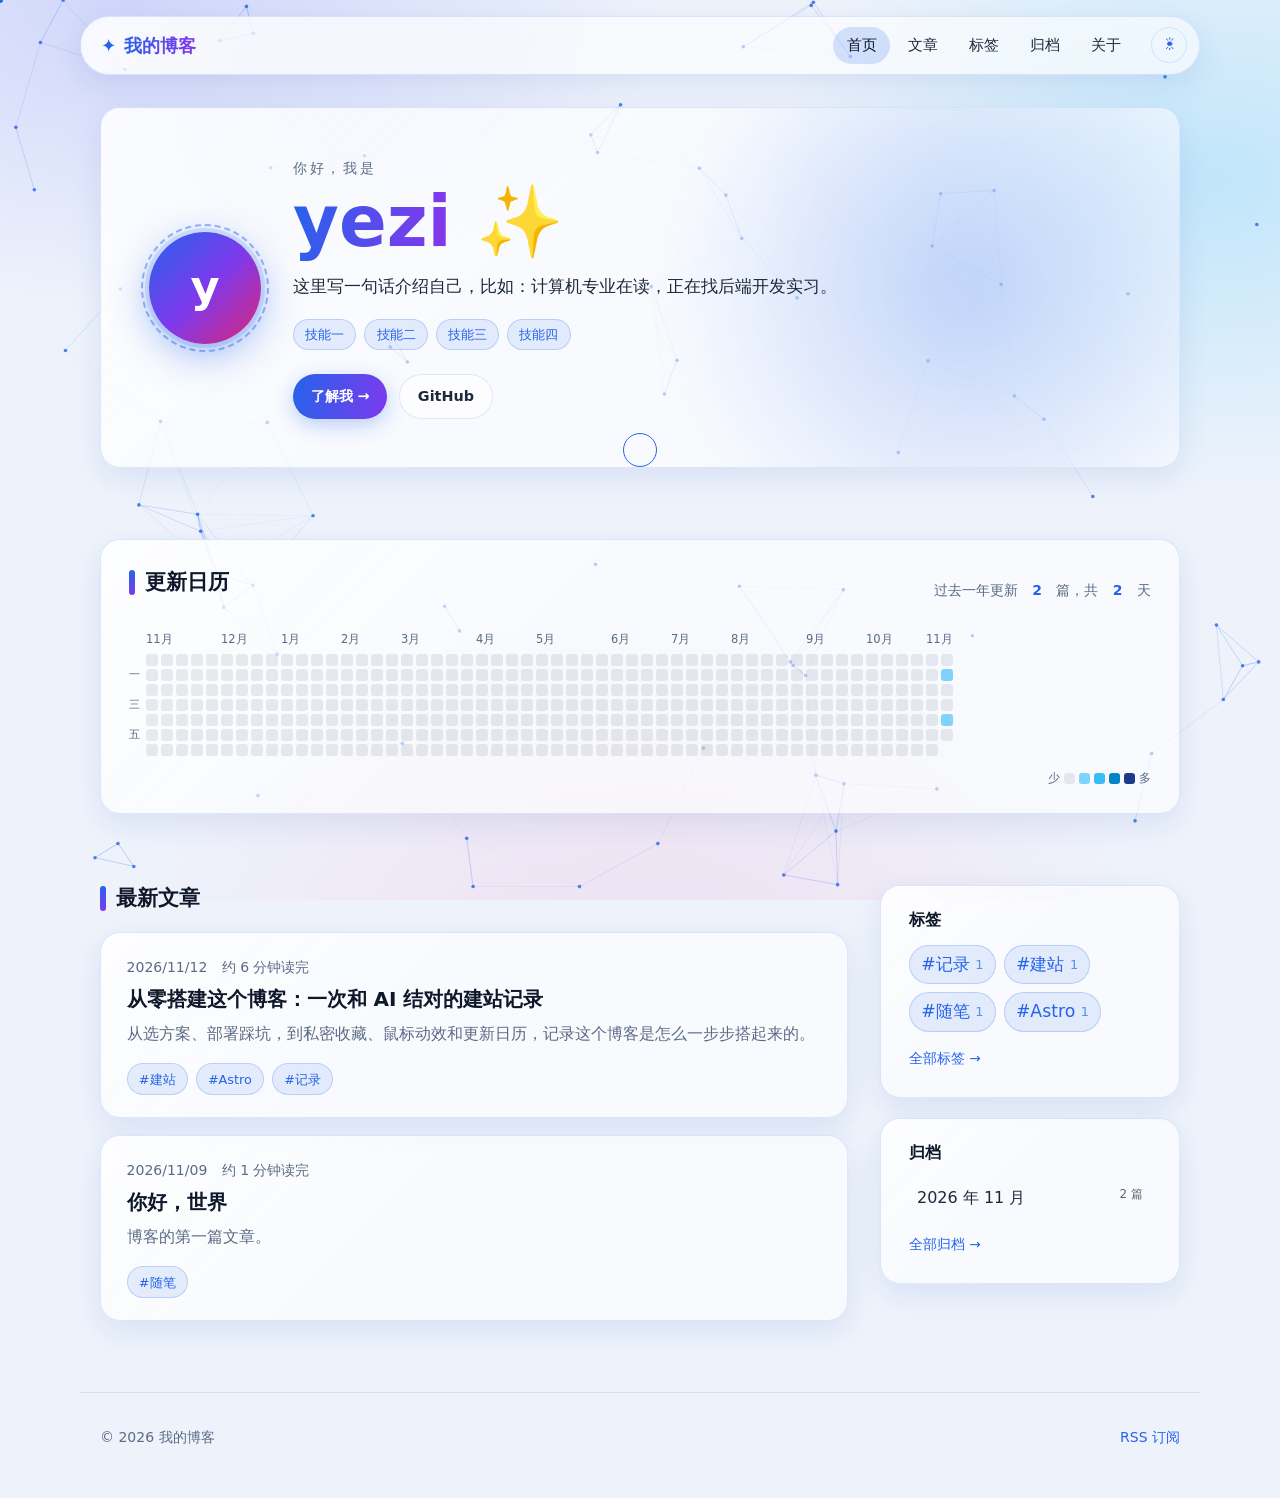
==== index.html @ 475cf348 "deploy: 发布公开站点（源码 9030e52）" ====
<!DOCTYPE html><html lang="zh-CN" data-theme="dark" data-astro-cid-z4jru4n3><head><meta charset="utf-8"><meta name="viewport" content="width=device-width, initial-scale=1"><meta name="description" content="记录想写的东西"><link rel="alternate" type="application/rss+xml" title="我的博客" href="/rss.xml"><title>我的博客</title><!-- 在页面绘制前确定主题，避免先闪一下深色再变浅色 --><script>
      (() => {
        let theme = 'dark';
        try {
          const saved = localStorage.getItem('theme');
          if (saved === 'light' || saved === 'dark') theme = saved;
          else if (matchMedia('(prefers-color-scheme: light)').matches) theme = 'light';
        } catch {}
        document.documentElement.dataset.theme = theme;
      })();
    </script><link rel="stylesheet" href="/_astro/BaseLayout.BW4J0uot.css"><style>.entry-list[data-astro-cid-ospazmtw]{gap:1.1rem;margin:0;padding:0;list-style:none;display:grid}.entry[data-astro-cid-ospazmtw]{animation:rise-in .6s var(--ease-out-expo) both;animation-delay:var(--delay);padding:1.4rem 1.6rem}@keyframes rise-in{0%{opacity:0;translate:0 18px}}.entry-link[data-astro-cid-ospazmtw]{z-index:1;border-radius:inherit;position:absolute;inset:0}.entry-tags[data-astro-cid-ospazmtw]{z-index:2;margin-top:.9rem;position:relative}.entry-title[data-astro-cid-ospazmtw]{transition:color var(--duration-fast);margin:.35rem 0 0;font-size:1.25rem}.entry[data-astro-cid-ospazmtw]:hover .entry-title[data-astro-cid-ospazmtw]{color:var(--accent)}.entry-desc[data-astro-cid-ospazmtw]{color:var(--muted);margin:.5rem 0 0}.empty[data-astro-cid-ospazmtw]{text-align:center}
.hero[data-astro-cid-ge2uvauf]{grid-template-columns:auto 1fr;align-items:center;gap:2rem;margin-top:1rem;padding:clamp(1.5rem,1rem + 3vw,3rem);display:grid;overflow:hidden}.hero[data-astro-cid-ge2uvauf]:before{content:"";aspect-ratio:1;background:radial-gradient(circle, rgba(var(--fx-rgb), .25), transparent 65%);filter:blur(20px);pointer-events:none;border-radius:50%;width:60%;animation:9s ease-in-out infinite alternate float;position:absolute;inset:-40% -10% auto auto}@keyframes float{to{translate:-12% 18%}}.avatar[data-astro-cid-ge2uvauf]{color:#fff;background:linear-gradient(135deg, var(--accent), var(--accent-2), var(--accent-3));width:112px;height:112px;box-shadow:0 0 0 4px var(--glass-border), 0 10px 40px rgba(var(--fx-rgb), .45);border-radius:50%;place-items:center;font-size:2.8rem;font-weight:800;display:grid;position:relative}.avatar[data-astro-cid-ge2uvauf] img[data-astro-cid-ge2uvauf]{object-fit:cover;border-radius:50%;width:100%;height:100%}.avatar[data-astro-cid-ge2uvauf]:after{content:"";border:2px dashed rgba(var(--fx-rgb), .45);border-radius:50%;animation:18s linear infinite spin;position:absolute;inset:-8px}@keyframes spin{to{rotate:360deg}}.hero-body[data-astro-cid-ge2uvauf]{position:relative}.hello[data-astro-cid-ge2uvauf]{color:var(--muted);letter-spacing:.2em;margin:0;font-size:.85rem}.hero-name[data-astro-cid-ge2uvauf]{font-size:var(--text-hero);margin:.2rem 0 .6rem;line-height:1.1}.tagline[data-astro-cid-ge2uvauf]{max-width:40em;margin:0;font-size:1.05rem}.skills[data-astro-cid-ge2uvauf]{margin:1.1rem 0 0;padding:0;list-style:none}.actions[data-astro-cid-ge2uvauf]{flex-wrap:wrap;gap:.75rem;margin-top:1.5rem;display:flex}@media (width<=640px){.hero[data-astro-cid-ge2uvauf]{text-align:center;grid-template-columns:1fr;justify-items:center}.skills[data-astro-cid-ge2uvauf],.actions[data-astro-cid-ge2uvauf]{justify-content:center}}.calendar-head[data-astro-cid-zra5vnll]{flex-wrap:wrap;justify-content:space-between;align-items:baseline;gap:.5rem 1rem;display:flex}.calendar-head[data-astro-cid-zra5vnll] .section-title[data-astro-cid-zra5vnll]{margin:0}.calendar-head[data-astro-cid-zra5vnll] strong[data-astro-cid-zra5vnll]{color:var(--accent)}.calendar-scroll[data-astro-cid-zra5vnll]{padding:.75rem 0 .25rem;overflow-x:auto}.calendar-grid[data-astro-cid-zra5vnll]{--cell:12px;--gap:3px;grid-template-columns:auto 1fr;gap:4px 6px;width:max-content;display:grid}.calendar-months[data-astro-cid-zra5vnll]{grid-column:2;grid-template-columns:repeat(var(--weeks), var(--cell));column-gap:var(--gap);color:var(--muted);white-space:nowrap;font-size:.72rem;display:grid}.calendar-weekdays[data-astro-cid-zra5vnll]{grid-template-rows:repeat(7, var(--cell));row-gap:var(--gap);font-size:.68rem;line-height:var(--cell);color:var(--muted);display:grid}.calendar-cells[data-astro-cid-zra5vnll]{grid-auto-flow:column;grid-template-rows:repeat(7, var(--cell));grid-auto-columns:var(--cell);gap:var(--gap);display:grid}.cell[data-astro-cid-zra5vnll]{width:var(--cell,12px);height:var(--cell,12px);background:var(--cal-0);transition:transform var(--duration-fast), box-shadow var(--duration-fast);border-radius:3px;display:inline-block}.cell[data-astro-cid-zra5vnll].is-empty{background:0 0}.cell[data-astro-cid-zra5vnll].level-1{background:var(--cal-1)}.cell[data-astro-cid-zra5vnll].level-2{background:var(--cal-2)}.cell[data-astro-cid-zra5vnll].level-3{background:var(--cal-3)}.cell[data-astro-cid-zra5vnll].level-4{background:var(--cal-4)}.calendar-cells[data-astro-cid-zra5vnll] .cell[data-astro-cid-zra5vnll]:not(.is-empty):hover{box-shadow:0 0 0 2px var(--bg), 0 0 10px rgba(var(--fx-rgb), .7);transform:scale(1.35)}.calendar-legend[data-astro-cid-zra5vnll]{justify-content:flex-end;gap:4px;margin-top:.5rem;font-size:.75rem}.calendar-legend[data-astro-cid-zra5vnll] .cell[data-astro-cid-zra5vnll]{--cell:11px}.see-all[data-astro-cid-lcdefpme]{text-align:center;margin-top:1.5rem}
.widget-title[data-astro-cid-wv7whodv]{margin:0 0 .9rem;font-size:1rem}.archive-list[data-astro-cid-wv7whodv]{margin:0;padding:0;list-style:none}.archive-list[data-astro-cid-wv7whodv] a[data-astro-cid-wv7whodv]{color:var(--fg);transition:background var(--duration-fast), color var(--duration-fast);border-radius:8px;justify-content:space-between;padding:.35rem .5rem;display:flex}.archive-list[data-astro-cid-wv7whodv] a[data-astro-cid-wv7whodv]:hover{color:var(--accent);background:rgba(var(--fx-rgb), .1)}.more[data-astro-cid-wv7whodv]{margin-top:.9rem;font-size:.85rem;display:inline-block}
</style></head><body data-astro-cid-z4jru4n3><canvas id="fx-background" class="fx-canvas" aria-hidden="true" data-astro-cid-z4jru4n3></canvas><canvas id="fx-overlay" class="fx-canvas" aria-hidden="true" data-astro-cid-z4jru4n3></canvas><div class="fx-cursor-dot" aria-hidden="true" data-astro-cid-z4jru4n3></div><div class="fx-cursor-ring" aria-hidden="true" data-astro-cid-z4jru4n3></div><header class="site-header" data-astro-cid-z4jru4n3><nav class="nav glass container" aria-label="主导航" data-astro-cid-z4jru4n3><a class="logo" href="/" data-astro-cid-z4jru4n3><span class="logo-mark" data-astro-cid-z4jru4n3>✦</span><span class="gradient-text" data-astro-cid-z4jru4n3>我的博客</span></a><ul class="nav-links" data-astro-cid-z4jru4n3><li data-astro-cid-z4jru4n3><a href="/" aria-current="page" data-astro-cid-z4jru4n3>首页</a></li><li data-astro-cid-z4jru4n3><a href="/posts/" data-astro-cid-z4jru4n3>文章</a></li><li data-astro-cid-z4jru4n3><a href="/tags/" data-astro-cid-z4jru4n3>标签</a></li><li data-astro-cid-z4jru4n3><a href="/archive/" data-astro-cid-z4jru4n3>归档</a></li><li data-astro-cid-z4jru4n3><a href="/about/" data-astro-cid-z4jru4n3>关于</a></li></ul><button class="theme-toggle" type="button" data-theme-toggle aria-label="切换深浅色" data-astro-cid-z4jru4n3><span class="icon-sun" aria-hidden="true" data-astro-cid-z4jru4n3>☀</span><span class="icon-moon" aria-hidden="true" data-astro-cid-z4jru4n3>☾</span></button></nav></header><main class="container" data-astro-cid-z4jru4n3><section class="hero glass tilt" data-astro-cid-ge2uvauf><div class="avatar" data-astro-cid-ge2uvauf><span aria-hidden="true" data-astro-cid-ge2uvauf>y</span></div><div class="hero-body" data-astro-cid-ge2uvauf><p class="hello" data-astro-cid-ge2uvauf>你好，我是</p><h1 class="hero-name" data-astro-cid-ge2uvauf><span class="gradient-text" data-astro-cid-ge2uvauf>yezi</span> ✨</h1><p class="tagline" data-astro-cid-ge2uvauf>这里写一句话介绍自己，比如：计算机专业在读，正在找后端开发实习。</p><ul class="chip-list skills" aria-label="技能" data-astro-cid-ge2uvauf><li class="chip" data-astro-cid-ge2uvauf>技能一</li><li class="chip" data-astro-cid-ge2uvauf>技能二</li><li class="chip" data-astro-cid-ge2uvauf>技能三</li><li class="chip" data-astro-cid-ge2uvauf>技能四</li></ul><div class="actions" data-astro-cid-ge2uvauf><a class="btn" href="/about/" data-astro-cid-ge2uvauf>了解我 →</a><a class="btn btn-ghost" href="https://github.com/yyyyyyyyyezi" target="_blank" rel="noopener noreferrer" data-astro-cid-ge2uvauf>GitHub</a></div></div></section><div class="section" data-astro-cid-lcdefpme><section class="calendar glass glass-pad" aria-label="更新日历" data-astro-cid-zra5vnll><header class="calendar-head" data-astro-cid-zra5vnll><h2 class="section-title" data-astro-cid-zra5vnll>更新日历</h2><p class="meta" data-astro-cid-zra5vnll>过去一年更新 <strong data-astro-cid-zra5vnll>2</strong> 篇，共 <strong data-astro-cid-zra5vnll>2</strong> 天</p></header><div class="calendar-scroll" data-astro-cid-zra5vnll><div class="calendar-grid" style="--weeks: 54" data-astro-cid-zra5vnll><div class="calendar-months" aria-hidden="true" data-astro-cid-zra5vnll><span style="grid-column: 1" data-astro-cid-zra5vnll>11月</span><span style="grid-column: 6" data-astro-cid-zra5vnll>12月</span><span style="grid-column: 10" data-astro-cid-zra5vnll>1月</span><span style="grid-column: 14" data-astro-cid-zra5vnll>2月</span><span style="grid-column: 18" data-astro-cid-zra5vnll>3月</span><span style="grid-column: 23" data-astro-cid-zra5vnll>4月</span><span style="grid-column: 27" data-astro-cid-zra5vnll>5月</span><span style="grid-column: 32" data-astro-cid-zra5vnll>6月</span><span style="grid-column: 36" data-astro-cid-zra5vnll>7月</span><span style="grid-column: 40" data-astro-cid-zra5vnll>8月</span><span style="grid-column: 45" data-astro-cid-zra5vnll>9月</span><span style="grid-column: 49" data-astro-cid-zra5vnll>10月</span><span style="grid-column: 53" data-astro-cid-zra5vnll>11月</span></div><div class="calendar-weekdays" aria-hidden="true" data-astro-cid-zra5vnll><span data-astro-cid-zra5vnll></span><span data-astro-cid-zra5vnll>一</span><span data-astro-cid-zra5vnll></span><span data-astro-cid-zra5vnll>三</span><span data-astro-cid-zra5vnll></span><span data-astro-cid-zra5vnll>五</span><span data-astro-cid-zra5vnll></span></div><div class="calendar-cells" role="img" aria-label="过去一年更新 2 篇" data-astro-cid-zra5vnll><span class="cell level-0" title="2025-11-02：没有更新" data-astro-cid-zra5vnll></span><span class="cell level-0" title="2025-11-03：没有更新" data-astro-cid-zra5vnll></span><span class="cell level-0" title="2025-11-04：没有更新" data-astro-cid-zra5vnll></span><span class="cell level-0" title="2025-11-05：没有更新" data-astro-cid-zra5vnll></span><span class="cell level-0" title="2025-11-06：没有更新" data-astro-cid-zra5vnll></span><span class="cell level-0" title="2025-11-07：没有更新" data-astro-cid-zra5vnll></span><span class="cell level-0" title="2025-11-08：没有更新" data-astro-cid-zra5vnll></span><span class="cell level-0" title="2025-11-09：没有更新" data-astro-cid-zra5vnll></span><span class="cell level-0" title="2025-11-10：没有更新" data-astro-cid-zra5vnll></span><span class="cell level-0" title="2025-11-11：没有更新" data-astro-cid-zra5vnll></span><span class="cell level-0" title="2025-11-12：没有更新" data-astro-cid-zra5vnll></span><span class="cell level-0" title="2025-11-13：没有更新" data-astro-cid-zra5vnll></span><span class="cell level-0" title="2025-11-14：没有更新" data-astro-cid-zra5vnll></span><span class="cell level-0" title="2025-11-15：没有更新" data-astro-cid-zra5vnll></span><span class="cell level-0" title="2025-11-16：没有更新" data-astro-cid-zra5vnll></span><span class="cell level-0" title="2025-11-17：没有更新" data-astro-cid-zra5vnll></span><span class="cell level-0" title="2025-11-18：没有更新" data-astro-cid-zra5vnll></span><span class="cell level-0" title="2025-11-19：没有更新" data-astro-cid-zra5vnll></span><span class="cell level-0" title="2025-11-20：没有更新" data-astro-cid-zra5vnll></span><span class="cell level-0" title="2025-11-21：没有更新" data-astro-cid-zra5vnll></span><span class="cell level-0" title="2025-11-22：没有更新" data-astro-cid-zra5vnll></span><span class="cell level-0" title="2025-11-23：没有更新" data-astro-cid-zra5vnll></span><span class="cell level-0" title="2025-11-24：没有更新" data-astro-cid-zra5vnll></span><span class="cell level-0" title="2025-11-25：没有更新" data-astro-cid-zra5vnll></span><span class="cell level-0" title="2025-11-26：没有更新" data-astro-cid-zra5vnll></span><span class="cell level-0" title="2025-11-27：没有更新" data-astro-cid-zra5vnll></span><span class="cell level-0" title="2025-11-28：没有更新" data-astro-cid-zra5vnll></span><span class="cell level-0" title="2025-11-29：没有更新" data-astro-cid-zra5vnll></span><span class="cell level-0" title="2025-11-30：没有更新" data-astro-cid-zra5vnll></span><span class="cell level-0" title="2025-12-01：没有更新" data-astro-cid-zra5vnll></span><span class="cell level-0" title="2025-12-02：没有更新" data-astro-cid-zra5vnll></span><span class="cell level-0" title="2025-12-03：没有更新" data-astro-cid-zra5vnll></span><span class="cell level-0" title="2025-12-04：没有更新" data-astro-cid-zra5vnll></span><span class="cell level-0" title="2025-12-05：没有更新" data-astro-cid-zra5vnll></span><span class="cell level-0" title="2025-12-06：没有更新" data-astro-cid-zra5vnll></span><span class="cell level-0" title="2025-12-07：没有更新" data-astro-cid-zra5vnll></span><span class="cell level-0" title="2025-12-08：没有更新" data-astro-cid-zra5vnll></span><span class="cell level-0" title="2025-12-09：没有更新" data-astro-cid-zra5vnll></span><span class="cell level-0" title="2025-12-10：没有更新" data-astro-cid-zra5vnll></span><span class="cell level-0" title="2025-12-11：没有更新" data-astro-cid-zra5vnll></span><span class="cell level-0" title="2025-12-12：没有更新" data-astro-cid-zra5vnll></span><span class="cell level-0" title="2025-12-13：没有更新" data-astro-cid-zra5vnll></span><span class="cell level-0" title="2025-12-14：没有更新" data-astro-cid-zra5vnll></span><span class="cell level-0" title="2025-12-15：没有更新" data-astro-cid-zra5vnll></span><span class="cell level-0" title="2025-12-16：没有更新" data-astro-cid-zra5vnll></span><span class="cell level-0" title="2025-12-17：没有更新" data-astro-cid-zra5vnll></span><span class="cell level-0" title="2025-12-18：没有更新" data-astro-cid-zra5vnll></span><span class="cell level-0" title="2025-12-19：没有更新" data-astro-cid-zra5vnll></span><span class="cell level-0" title="2025-12-20：没有更新" data-astro-cid-zra5vnll></span><span class="cell level-0" title="2025-12-21：没有更新" data-astro-cid-zra5vnll></span><span class="cell level-0" title="2025-12-22：没有更新" data-astro-cid-zra5vnll></span><span class="cell level-0" title="2025-12-23：没有更新" data-astro-cid-zra5vnll></span><span class="cell level-0" title="2025-12-24：没有更新" data-astro-cid-zra5vnll></span><span class="cell level-0" title="2025-12-25：没有更新" data-astro-cid-zra5vnll></span><span class="cell level-0" title="2025-12-26：没有更新" data-astro-cid-zra5vnll></span><span class="cell level-0" title="2025-12-27：没有更新" data-astro-cid-zra5vnll></span><span class="cell level-0" title="2025-12-28：没有更新" data-astro-cid-zra5vnll></span><span class="cell level-0" title="2025-12-29：没有更新" data-astro-cid-zra5vnll></span><span class="cell level-0" title="2025-12-30：没有更新" data-astro-cid-zra5vnll></span><span class="cell level-0" title="2025-12-31：没有更新" data-astro-cid-zra5vnll></span><span class="cell level-0" title="2026-01-01：没有更新" data-astro-cid-zra5vnll></span><span class="cell level-0" title="2026-01-02：没有更新" data-astro-cid-zra5vnll></span><span class="cell level-0" title="2026-01-03：没有更新" data-astro-cid-zra5vnll></span><span class="cell level-0" title="2026-01-04：没有更新" data-astro-cid-zra5vnll></span><span class="cell level-0" title="2026-01-05：没有更新" data-astro-cid-zra5vnll></span><span class="cell level-0" title="2026-01-06：没有更新" data-astro-cid-zra5vnll></span><span class="cell level-0" title="2026-01-07：没有更新" data-astro-cid-zra5vnll></span><span class="cell level-0" title="2026-01-08：没有更新" data-astro-cid-zra5vnll></span><span class="cell level-0" title="2026-01-09：没有更新" data-astro-cid-zra5vnll></span><span class="cell level-0" title="2026-01-10：没有更新" data-astro-cid-zra5vnll></span><span class="cell level-0" title="2026-01-11：没有更新" data-astro-cid-zra5vnll></span><span class="cell level-0" title="2026-01-12：没有更新" data-astro-cid-zra5vnll></span><span class="cell level-0" title="2026-01-13：没有更新" data-astro-cid-zra5vnll></span><span class="cell level-0" title="2026-01-14：没有更新" data-astro-cid-zra5vnll></span><span class="cell level-0" title="2026-01-15：没有更新" data-astro-cid-zra5vnll></span><span class="cell level-0" title="2026-01-16：没有更新" data-astro-cid-zra5vnll></span><span class="cell level-0" title="2026-01-17：没有更新" data-astro-cid-zra5vnll></span><span class="cell level-0" title="2026-01-18：没有更新" data-astro-cid-zra5vnll></span><span class="cell level-0" title="2026-01-19：没有更新" data-astro-cid-zra5vnll></span><span class="cell level-0" title="2026-01-20：没有更新" data-astro-cid-zra5vnll></span><span class="cell level-0" title="2026-01-21：没有更新" data-astro-cid-zra5vnll></span><span class="cell level-0" title="2026-01-22：没有更新" data-astro-cid-zra5vnll></span><span class="cell level-0" title="2026-01-23：没有更新" data-astro-cid-zra5vnll></span><span class="cell level-0" title="2026-01-24：没有更新" data-astro-cid-zra5vnll></span><span class="cell level-0" title="2026-01-25：没有更新" data-astro-cid-zra5vnll></span><span class="cell level-0" title="2026-01-26：没有更新" data-astro-cid-zra5vnll></span><span class="cell level-0" title="2026-01-27：没有更新" data-astro-cid-zra5vnll></span><span class="cell level-0" title="2026-01-28：没有更新" data-astro-cid-zra5vnll></span><span class="cell level-0" title="2026-01-29：没有更新" data-astro-cid-zra5vnll></span><span class="cell level-0" title="2026-01-30：没有更新" data-astro-cid-zra5vnll></span><span class="cell level-0" title="2026-01-31：没有更新" data-astro-cid-zra5vnll></span><span class="cell level-0" title="2026-02-01：没有更新" data-astro-cid-zra5vnll></span><span class="cell level-0" title="2026-02-02：没有更新" data-astro-cid-zra5vnll></span><span class="cell level-0" title="2026-02-03：没有更新" data-astro-cid-zra5vnll></span><span class="cell level-0" title="2026-02-04：没有更新" data-astro-cid-zra5vnll></span><span class="cell level-0" title="2026-02-05：没有更新" data-astro-cid-zra5vnll></span><span class="cell level-0" title="2026-02-06：没有更新" data-astro-cid-zra5vnll></span><span class="cell level-0" title="2026-02-07：没有更新" data-astro-cid-zra5vnll></span><span class="cell level-0" title="2026-02-08：没有更新" data-astro-cid-zra5vnll></span><span class="cell level-0" title="2026-02-09：没有更新" data-astro-cid-zra5vnll></span><span class="cell level-0" title="2026-02-10：没有更新" data-astro-cid-zra5vnll></span><span class="cell level-0" title="2026-02-11：没有更新" data-astro-cid-zra5vnll></span><span class="cell level-0" title="2026-02-12：没有更新" data-astro-cid-zra5vnll></span><span class="cell level-0" title="2026-02-13：没有更新" data-astro-cid-zra5vnll></span><span class="cell level-0" title="2026-02-14：没有更新" data-astro-cid-zra5vnll></span><span class="cell level-0" title="2026-02-15：没有更新" data-astro-cid-zra5vnll></span><span class="cell level-0" title="2026-02-16：没有更新" data-astro-cid-zra5vnll></span><span class="cell level-0" title="2026-02-17：没有更新" data-astro-cid-zra5vnll></span><span class="cell level-0" title="2026-02-18：没有更新" data-astro-cid-zra5vnll></span><span class="cell level-0" title="2026-02-19：没有更新" data-astro-cid-zra5vnll></span><span class="cell level-0" title="2026-02-20：没有更新" data-astro-cid-zra5vnll></span><span class="cell level-0" title="2026-02-21：没有更新" data-astro-cid-zra5vnll></span><span class="cell level-0" title="2026-02-22：没有更新" data-astro-cid-zra5vnll></span><span class="cell level-0" title="2026-02-23：没有更新" data-astro-cid-zra5vnll></span><span class="cell level-0" title="2026-02-24：没有更新" data-astro-cid-zra5vnll></span><span class="cell level-0" title="2026-02-25：没有更新" data-astro-cid-zra5vnll></span><span class="cell level-0" title="2026-02-26：没有更新" data-astro-cid-zra5vnll></span><span class="cell level-0" title="2026-02-27：没有更新" data-astro-cid-zra5vnll></span><span class="cell level-0" title="2026-02-28：没有更新" data-astro-cid-zra5vnll></span><span class="cell level-0" title="2026-03-01：没有更新" data-astro-cid-zra5vnll></span><span class="cell level-0" title="2026-03-02：没有更新" data-astro-cid-zra5vnll></span><span class="cell level-0" title="2026-03-03：没有更新" data-astro-cid-zra5vnll></span><span class="cell level-0" title="2026-03-04：没有更新" data-astro-cid-zra5vnll></span><span class="cell level-0" title="2026-03-05：没有更新" data-astro-cid-zra5vnll></span><span class="cell level-0" title="2026-03-06：没有更新" data-astro-cid-zra5vnll></span><span class="cell level-0" title="2026-03-07：没有更新" data-astro-cid-zra5vnll></span><span class="cell level-0" title="2026-03-08：没有更新" data-astro-cid-zra5vnll></span><span class="cell level-0" title="2026-03-09：没有更新" data-astro-cid-zra5vnll></span><span class="cell level-0" title="2026-03-10：没有更新" data-astro-cid-zra5vnll></span><span class="cell level-0" title="2026-03-11：没有更新" data-astro-cid-zra5vnll></span><span class="cell level-0" title="2026-03-12：没有更新" data-astro-cid-zra5vnll></span><span class="cell level-0" title="2026-03-13：没有更新" data-astro-cid-zra5vnll></span><span class="cell level-0" title="2026-03-14：没有更新" data-astro-cid-zra5vnll></span><span class="cell level-0" title="2026-03-15：没有更新" data-astro-cid-zra5vnll></span><span class="cell level-0" title="2026-03-16：没有更新" data-astro-cid-zra5vnll></span><span class="cell level-0" title="2026-03-17：没有更新" data-astro-cid-zra5vnll></span><span class="cell level-0" title="2026-03-18：没有更新" data-astro-cid-zra5vnll></span><span class="cell level-0" title="2026-03-19：没有更新" data-astro-cid-zra5vnll></span><span class="cell level-0" title="2026-03-20：没有更新" data-astro-cid-zra5vnll></span><span class="cell level-0" title="2026-03-21：没有更新" data-astro-cid-zra5vnll></span><span class="cell level-0" title="2026-03-22：没有更新" data-astro-cid-zra5vnll></span><span class="cell level-0" title="2026-03-23：没有更新" data-astro-cid-zra5vnll></span><span class="cell level-0" title="2026-03-24：没有更新" data-astro-cid-zra5vnll></span><span class="cell level-0" title="2026-03-25：没有更新" data-astro-cid-zra5vnll></span><span class="cell level-0" title="2026-03-26：没有更新" data-astro-cid-zra5vnll></span><span class="cell level-0" title="2026-03-27：没有更新" data-astro-cid-zra5vnll></span><span class="cell level-0" title="2026-03-28：没有更新" data-astro-cid-zra5vnll></span><span class="cell level-0" title="2026-03-29：没有更新" data-astro-cid-zra5vnll></span><span class="cell level-0" title="2026-03-30：没有更新" data-astro-cid-zra5vnll></span><span class="cell level-0" title="2026-03-31：没有更新" data-astro-cid-zra5vnll></span><span class="cell level-0" title="2026-04-01：没有更新" data-astro-cid-zra5vnll></span><span class="cell level-0" title="2026-04-02：没有更新" data-astro-cid-zra5vnll></span><span class="cell level-0" title="2026-04-03：没有更新" data-astro-cid-zra5vnll></span><span class="cell level-0" title="2026-04-04：没有更新" data-astro-cid-zra5vnll></span><span class="cell level-0" title="2026-04-05：没有更新" data-astro-cid-zra5vnll></span><span class="cell level-0" title="2026-04-06：没有更新" data-astro-cid-zra5vnll></span><span class="cell level-0" title="2026-04-07：没有更新" data-astro-cid-zra5vnll></span><span class="cell level-0" title="2026-04-08：没有更新" data-astro-cid-zra5vnll></span><span class="cell level-0" title="2026-04-09：没有更新" data-astro-cid-zra5vnll></span><span class="cell level-0" title="2026-04-10：没有更新" data-astro-cid-zra5vnll></span><span class="cell level-0" title="2026-04-11：没有更新" data-astro-cid-zra5vnll></span><span class="cell level-0" title="2026-04-12：没有更新" data-astro-cid-zra5vnll></span><span class="cell level-0" title="2026-04-13：没有更新" data-astro-cid-zra5vnll></span><span class="cell level-0" title="2026-04-14：没有更新" data-astro-cid-zra5vnll></span><span class="cell level-0" title="2026-04-15：没有更新" data-astro-cid-zra5vnll></span><span class="cell level-0" title="2026-04-16：没有更新" data-astro-cid-zra5vnll></span><span class="cell level-0" title="2026-04-17：没有更新" data-astro-cid-zra5vnll></span><span class="cell level-0" title="2026-04-18：没有更新" data-astro-cid-zra5vnll></span><span class="cell level-0" title="2026-04-19：没有更新" data-astro-cid-zra5vnll></span><span class="cell level-0" title="2026-04-20：没有更新" data-astro-cid-zra5vnll></span><span class="cell level-0" title="2026-04-21：没有更新" data-astro-cid-zra5vnll></span><span class="cell level-0" title="2026-04-22：没有更新" data-astro-cid-zra5vnll></span><span class="cell level-0" title="2026-04-23：没有更新" data-astro-cid-zra5vnll></span><span class="cell level-0" title="2026-04-24：没有更新" data-astro-cid-zra5vnll></span><span class="cell level-0" title="2026-04-25：没有更新" data-astro-cid-zra5vnll></span><span class="cell level-0" title="2026-04-26：没有更新" data-astro-cid-zra5vnll></span><span class="cell level-0" title="2026-04-27：没有更新" data-astro-cid-zra5vnll></span><span class="cell level-0" title="2026-04-28：没有更新" data-astro-cid-zra5vnll></span><span class="cell level-0" title="2026-04-29：没有更新" data-astro-cid-zra5vnll></span><span class="cell level-0" title="2026-04-30：没有更新" data-astro-cid-zra5vnll></span><span class="cell level-0" title="2026-05-01：没有更新" data-astro-cid-zra5vnll></span><span class="cell level-0" title="2026-05-02：没有更新" data-astro-cid-zra5vnll></span><span class="cell level-0" title="2026-05-03：没有更新" data-astro-cid-zra5vnll></span><span class="cell level-0" title="2026-05-04：没有更新" data-astro-cid-zra5vnll></span><span class="cell level-0" title="2026-05-05：没有更新" data-astro-cid-zra5vnll></span><span class="cell level-0" title="2026-05-06：没有更新" data-astro-cid-zra5vnll></span><span class="cell level-0" title="2026-05-07：没有更新" data-astro-cid-zra5vnll></span><span class="cell level-0" title="2026-05-08：没有更新" data-astro-cid-zra5vnll></span><span class="cell level-0" title="2026-05-09：没有更新" data-astro-cid-zra5vnll></span><span class="cell level-0" title="2026-05-10：没有更新" data-astro-cid-zra5vnll></span><span class="cell level-0" title="2026-05-11：没有更新" data-astro-cid-zra5vnll></span><span class="cell level-0" title="2026-05-12：没有更新" data-astro-cid-zra5vnll></span><span class="cell level-0" title="2026-05-13：没有更新" data-astro-cid-zra5vnll></span><span class="cell level-0" title="2026-05-14：没有更新" data-astro-cid-zra5vnll></span><span class="cell level-0" title="2026-05-15：没有更新" data-astro-cid-zra5vnll></span><span class="cell level-0" title="2026-05-16：没有更新" data-astro-cid-zra5vnll></span><span class="cell level-0" title="2026-05-17：没有更新" data-astro-cid-zra5vnll></span><span class="cell level-0" title="2026-05-18：没有更新" data-astro-cid-zra5vnll></span><span class="cell level-0" title="2026-05-19：没有更新" data-astro-cid-zra5vnll></span><span class="cell level-0" title="2026-05-20：没有更新" data-astro-cid-zra5vnll></span><span class="cell level-0" title="2026-05-21：没有更新" data-astro-cid-zra5vnll></span><span class="cell level-0" title="2026-05-22：没有更新" data-astro-cid-zra5vnll></span><span class="cell level-0" title="2026-05-23：没有更新" data-astro-cid-zra5vnll></span><span class="cell level-0" title="2026-05-24：没有更新" data-astro-cid-zra5vnll></span><span class="cell level-0" title="2026-05-25：没有更新" data-astro-cid-zra5vnll></span><span class="cell level-0" title="2026-05-26：没有更新" data-astro-cid-zra5vnll></span><span class="cell level-0" title="2026-05-27：没有更新" data-astro-cid-zra5vnll></span><span class="cell level-0" title="2026-05-28：没有更新" data-astro-cid-zra5vnll></span><span class="cell level-0" title="2026-05-29：没有更新" data-astro-cid-zra5vnll></span><span class="cell level-0" title="2026-05-30：没有更新" data-astro-cid-zra5vnll></span><span class="cell level-0" title="2026-05-31：没有更新" data-astro-cid-zra5vnll></span><span class="cell level-0" title="2026-06-01：没有更新" data-astro-cid-zra5vnll></span><span class="cell level-0" title="2026-06-02：没有更新" data-astro-cid-zra5vnll></span><span class="cell level-0" title="2026-06-03：没有更新" data-astro-cid-zra5vnll></span><span class="cell level-0" title="2026-06-04：没有更新" data-astro-cid-zra5vnll></span><span class="cell level-0" title="2026-06-05：没有更新" data-astro-cid-zra5vnll></span><span class="cell level-0" title="2026-06-06：没有更新" data-astro-cid-zra5vnll></span><span class="cell level-0" title="2026-06-07：没有更新" data-astro-cid-zra5vnll></span><span class="cell level-0" title="2026-06-08：没有更新" data-astro-cid-zra5vnll></span><span class="cell level-0" title="2026-06-09：没有更新" data-astro-cid-zra5vnll></span><span class="cell level-0" title="2026-06-10：没有更新" data-astro-cid-zra5vnll></span><span class="cell level-0" title="2026-06-11：没有更新" data-astro-cid-zra5vnll></span><span class="cell level-0" title="2026-06-12：没有更新" data-astro-cid-zra5vnll></span><span class="cell level-0" title="2026-06-13：没有更新" data-astro-cid-zra5vnll></span><span class="cell level-0" title="2026-06-14：没有更新" data-astro-cid-zra5vnll></span><span class="cell level-0" title="2026-06-15：没有更新" data-astro-cid-zra5vnll></span><span class="cell level-0" title="2026-06-16：没有更新" data-astro-cid-zra5vnll></span><span class="cell level-0" title="2026-06-17：没有更新" data-astro-cid-zra5vnll></span><span class="cell level-0" title="2026-06-18：没有更新" data-astro-cid-zra5vnll></span><span class="cell level-0" title="2026-06-19：没有更新" data-astro-cid-zra5vnll></span><span class="cell level-0" title="2026-06-20：没有更新" data-astro-cid-zra5vnll></span><span class="cell level-0" title="2026-06-21：没有更新" data-astro-cid-zra5vnll></span><span class="cell level-0" title="2026-06-22：没有更新" data-astro-cid-zra5vnll></span><span class="cell level-0" title="2026-06-23：没有更新" data-astro-cid-zra5vnll></span><span class="cell level-0" title="2026-06-24：没有更新" data-astro-cid-zra5vnll></span><span class="cell level-0" title="2026-06-25：没有更新" data-astro-cid-zra5vnll></span><span class="cell level-0" title="2026-06-26：没有更新" data-astro-cid-zra5vnll></span><span class="cell level-0" title="2026-06-27：没有更新" data-astro-cid-zra5vnll></span><span class="cell level-0" title="2026-06-28：没有更新" data-astro-cid-zra5vnll></span><span class="cell level-0" title="2026-06-29：没有更新" data-astro-cid-zra5vnll></span><span class="cell level-0" title="2026-06-30：没有更新" data-astro-cid-zra5vnll></span><span class="cell level-0" title="2026-07-01：没有更新" data-astro-cid-zra5vnll></span><span class="cell level-0" title="2026-07-02：没有更新" data-astro-cid-zra5vnll></span><span class="cell level-0" title="2026-07-03：没有更新" data-astro-cid-zra5vnll></span><span class="cell level-0" title="2026-07-04：没有更新" data-astro-cid-zra5vnll></span><span class="cell level-0" title="2026-07-05：没有更新" data-astro-cid-zra5vnll></span><span class="cell level-0" title="2026-07-06：没有更新" data-astro-cid-zra5vnll></span><span class="cell level-0" title="2026-07-07：没有更新" data-astro-cid-zra5vnll></span><span class="cell level-0" title="2026-07-08：没有更新" data-astro-cid-zra5vnll></span><span class="cell level-0" title="2026-07-09：没有更新" data-astro-cid-zra5vnll></span><span class="cell level-0" title="2026-07-10：没有更新" data-astro-cid-zra5vnll></span><span class="cell level-0" title="2026-07-11：没有更新" data-astro-cid-zra5vnll></span><span class="cell level-0" title="2026-07-12：没有更新" data-astro-cid-zra5vnll></span><span class="cell level-0" title="2026-07-13：没有更新" data-astro-cid-zra5vnll></span><span class="cell level-0" title="2026-07-14：没有更新" data-astro-cid-zra5vnll></span><span class="cell level-0" title="2026-07-15：没有更新" data-astro-cid-zra5vnll></span><span class="cell level-0" title="2026-07-16：没有更新" data-astro-cid-zra5vnll></span><span class="cell level-0" title="2026-07-17：没有更新" data-astro-cid-zra5vnll></span><span class="cell level-0" title="2026-07-18：没有更新" data-astro-cid-zra5vnll></span><span class="cell level-0" title="2026-07-19：没有更新" data-astro-cid-zra5vnll></span><span class="cell level-0" title="2026-07-20：没有更新" data-astro-cid-zra5vnll></span><span class="cell level-0" title="2026-07-21：没有更新" data-astro-cid-zra5vnll></span><span class="cell level-0" title="2026-07-22：没有更新" data-astro-cid-zra5vnll></span><span class="cell level-0" title="2026-07-23：没有更新" data-astro-cid-zra5vnll></span><span class="cell level-0" title="2026-07-24：没有更新" data-astro-cid-zra5vnll></span><span class="cell level-0" title="2026-07-25：没有更新" data-astro-cid-zra5vnll></span><span class="cell level-0" title="2026-07-26：没有更新" data-astro-cid-zra5vnll></span><span class="cell level-0" title="2026-07-27：没有更新" data-astro-cid-zra5vnll></span><span class="cell level-0" title="2026-07-28：没有更新" data-astro-cid-zra5vnll></span><span class="cell level-0" title="2026-07-29：没有更新" data-astro-cid-zra5vnll></span><span class="cell level-0" title="2026-07-30：没有更新" data-astro-cid-zra5vnll></span><span class="cell level-0" title="2026-07-31：没有更新" data-astro-cid-zra5vnll></span><span class="cell level-0" title="2026-08-01：没有更新" data-astro-cid-zra5vnll></span><span class="cell level-0" title="2026-08-02：没有更新" data-astro-cid-zra5vnll></span><span class="cell level-0" title="2026-08-03：没有更新" data-astro-cid-zra5vnll></span><span class="cell level-0" title="2026-08-04：没有更新" data-astro-cid-zra5vnll></span><span class="cell level-0" title="2026-08-05：没有更新" data-astro-cid-zra5vnll></span><span class="cell level-0" title="2026-08-06：没有更新" data-astro-cid-zra5vnll></span><span class="cell level-0" title="2026-08-07：没有更新" data-astro-cid-zra5vnll></span><span class="cell level-0" title="2026-08-08：没有更新" data-astro-cid-zra5vnll></span><span class="cell level-0" title="2026-08-09：没有更新" data-astro-cid-zra5vnll></span><span class="cell level-0" title="2026-08-10：没有更新" data-astro-cid-zra5vnll></span><span class="cell level-0" title="2026-08-11：没有更新" data-astro-cid-zra5vnll></span><span class="cell level-0" title="2026-08-12：没有更新" data-astro-cid-zra5vnll></span><span class="cell level-0" title="2026-08-13：没有更新" data-astro-cid-zra5vnll></span><span class="cell level-0" title="2026-08-14：没有更新" data-astro-cid-zra5vnll></span><span class="cell level-0" title="2026-08-15：没有更新" data-astro-cid-zra5vnll></span><span class="cell level-0" title="2026-08-16：没有更新" data-astro-cid-zra5vnll></span><span class="cell level-0" title="2026-08-17：没有更新" data-astro-cid-zra5vnll></span><span class="cell level-0" title="2026-08-18：没有更新" data-astro-cid-zra5vnll></span><span class="cell level-0" title="2026-08-19：没有更新" data-astro-cid-zra5vnll></span><span class="cell level-0" title="2026-08-20：没有更新" data-astro-cid-zra5vnll></span><span class="cell level-0" title="2026-08-21：没有更新" data-astro-cid-zra5vnll></span><span class="cell level-0" title="2026-08-22：没有更新" data-astro-cid-zra5vnll></span><span class="cell level-0" title="2026-08-23：没有更新" data-astro-cid-zra5vnll></span><span class="cell level-0" title="2026-08-24：没有更新" data-astro-cid-zra5vnll></span><span class="cell level-0" title="2026-08-25：没有更新" data-astro-cid-zra5vnll></span><span class="cell level-0" title="2026-08-26：没有更新" data-astro-cid-zra5vnll></span><span class="cell level-0" title="2026-08-27：没有更新" data-astro-cid-zra5vnll></span><span class="cell level-0" title="2026-08-28：没有更新" data-astro-cid-zra5vnll></span><span class="cell level-0" title="2026-08-29：没有更新" data-astro-cid-zra5vnll></span><span class="cell level-0" title="2026-08-30：没有更新" data-astro-cid-zra5vnll></span><span class="cell level-0" title="2026-08-31：没有更新" data-astro-cid-zra5vnll></span><span class="cell level-0" title="2026-09-01：没有更新" data-astro-cid-zra5vnll></span><span class="cell level-0" title="2026-09-02：没有更新" data-astro-cid-zra5vnll></span><span class="cell level-0" title="2026-09-03：没有更新" data-astro-cid-zra5vnll></span><span class="cell level-0" title="2026-09-04：没有更新" data-astro-cid-zra5vnll></span><span class="cell level-0" title="2026-09-05：没有更新" data-astro-cid-zra5vnll></span><span class="cell level-0" title="2026-09-06：没有更新" data-astro-cid-zra5vnll></span><span class="cell level-0" title="2026-09-07：没有更新" data-astro-cid-zra5vnll></span><span class="cell level-0" title="2026-09-08：没有更新" data-astro-cid-zra5vnll></span><span class="cell level-0" title="2026-09-09：没有更新" data-astro-cid-zra5vnll></span><span class="cell level-0" title="2026-09-10：没有更新" data-astro-cid-zra5vnll></span><span class="cell level-0" title="2026-09-11：没有更新" data-astro-cid-zra5vnll></span><span class="cell level-0" title="2026-09-12：没有更新" data-astro-cid-zra5vnll></span><span class="cell level-0" title="2026-09-13：没有更新" data-astro-cid-zra5vnll></span><span class="cell level-0" title="2026-09-14：没有更新" data-astro-cid-zra5vnll></span><span class="cell level-0" title="2026-09-15：没有更新" data-astro-cid-zra5vnll></span><span class="cell level-0" title="2026-09-16：没有更新" data-astro-cid-zra5vnll></span><span class="cell level-0" title="2026-09-17：没有更新" data-astro-cid-zra5vnll></span><span class="cell level-0" title="2026-09-18：没有更新" data-astro-cid-zra5vnll></span><span class="cell level-0" title="2026-09-19：没有更新" data-astro-cid-zra5vnll></span><span class="cell level-0" title="2026-09-20：没有更新" data-astro-cid-zra5vnll></span><span class="cell level-0" title="2026-09-21：没有更新" data-astro-cid-zra5vnll></span><span class="cell level-0" title="2026-09-22：没有更新" data-astro-cid-zra5vnll></span><span class="cell level-0" title="2026-09-23：没有更新" data-astro-cid-zra5vnll></span><span class="cell level-0" title="2026-09-24：没有更新" data-astro-cid-zra5vnll></span><span class="cell level-0" title="2026-09-25：没有更新" data-astro-cid-zra5vnll></span><span class="cell level-0" title="2026-09-26：没有更新" data-astro-cid-zra5vnll></span><span class="cell level-0" title="2026-09-27：没有更新" data-astro-cid-zra5vnll></span><span class="cell level-0" title="2026-09-28：没有更新" data-astro-cid-zra5vnll></span><span class="cell level-0" title="2026-09-29：没有更新" data-astro-cid-zra5vnll></span><span class="cell level-0" title="2026-09-30：没有更新" data-astro-cid-zra5vnll></span><span class="cell level-0" title="2026-10-01：没有更新" data-astro-cid-zra5vnll></span><span class="cell level-0" title="2026-10-02：没有更新" data-astro-cid-zra5vnll></span><span class="cell level-0" title="2026-10-03：没有更新" data-astro-cid-zra5vnll></span><span class="cell level-0" title="2026-10-04：没有更新" data-astro-cid-zra5vnll></span><span class="cell level-0" title="2026-10-05：没有更新" data-astro-cid-zra5vnll></span><span class="cell level-0" title="2026-10-06：没有更新" data-astro-cid-zra5vnll></span><span class="cell level-0" title="2026-10-07：没有更新" data-astro-cid-zra5vnll></span><span class="cell level-0" title="2026-10-08：没有更新" data-astro-cid-zra5vnll></span><span class="cell level-0" title="2026-10-09：没有更新" data-astro-cid-zra5vnll></span><span class="cell level-0" title="2026-10-10：没有更新" data-astro-cid-zra5vnll></span><span class="cell level-0" title="2026-10-11：没有更新" data-astro-cid-zra5vnll></span><span class="cell level-0" title="2026-10-12：没有更新" data-astro-cid-zra5vnll></span><span class="cell level-0" title="2026-10-13：没有更新" data-astro-cid-zra5vnll></span><span class="cell level-0" title="2026-10-14：没有更新" data-astro-cid-zra5vnll></span><span class="cell level-0" title="2026-10-15：没有更新" data-astro-cid-zra5vnll></span><span class="cell level-0" title="2026-10-16：没有更新" data-astro-cid-zra5vnll></span><span class="cell level-0" title="2026-10-17：没有更新" data-astro-cid-zra5vnll></span><span class="cell level-0" title="2026-10-18：没有更新" data-astro-cid-zra5vnll></span><span class="cell level-0" title="2026-10-19：没有更新" data-astro-cid-zra5vnll></span><span class="cell level-0" title="2026-10-20：没有更新" data-astro-cid-zra5vnll></span><span class="cell level-0" title="2026-10-21：没有更新" data-astro-cid-zra5vnll></span><span class="cell level-0" title="2026-10-22：没有更新" data-astro-cid-zra5vnll></span><span class="cell level-0" title="2026-10-23：没有更新" data-astro-cid-zra5vnll></span><span class="cell level-0" title="2026-10-24：没有更新" data-astro-cid-zra5vnll></span><span class="cell level-0" title="2026-10-25：没有更新" data-astro-cid-zra5vnll></span><span class="cell level-0" title="2026-10-26：没有更新" data-astro-cid-zra5vnll></span><span class="cell level-0" title="2026-10-27：没有更新" data-astro-cid-zra5vnll></span><span class="cell level-0" title="2026-10-28：没有更新" data-astro-cid-zra5vnll></span><span class="cell level-0" title="2026-10-29：没有更新" data-astro-cid-zra5vnll></span><span class="cell level-0" title="2026-10-30：没有更新" data-astro-cid-zra5vnll></span><span class="cell level-0" title="2026-10-31：没有更新" data-astro-cid-zra5vnll></span><span class="cell level-0" title="2026-11-01：没有更新" data-astro-cid-zra5vnll></span><span class="cell level-0" title="2026-11-02：没有更新" data-astro-cid-zra5vnll></span><span class="cell level-0" title="2026-11-03：没有更新" data-astro-cid-zra5vnll></span><span class="cell level-0" title="2026-11-04：没有更新" data-astro-cid-zra5vnll></span><span class="cell level-0" title="2026-11-05：没有更新" data-astro-cid-zra5vnll></span><span class="cell level-0" title="2026-11-06：没有更新" data-astro-cid-zra5vnll></span><span class="cell level-0" title="2026-11-07：没有更新" data-astro-cid-zra5vnll></span><span class="cell level-0" title="2026-11-08：没有更新" data-astro-cid-zra5vnll></span><span class="cell level-1" title="2026-11-09：更新 1 篇" data-astro-cid-zra5vnll></span><span class="cell level-0" title="2026-11-10：没有更新" data-astro-cid-zra5vnll></span><span class="cell level-0" title="2026-11-11：没有更新" data-astro-cid-zra5vnll></span><span class="cell level-1" title="2026-11-12：更新 1 篇" data-astro-cid-zra5vnll></span><span class="cell level-0" title="2026-11-13：没有更新" data-astro-cid-zra5vnll></span><span class="cell is-empty" data-astro-cid-zra5vnll></span></div></div></div><footer class="calendar-legend meta" aria-hidden="true" data-astro-cid-zra5vnll><span data-astro-cid-zra5vnll>少</span><span class="cell level-0" data-astro-cid-zra5vnll></span><span class="cell level-1" data-astro-cid-zra5vnll></span><span class="cell level-2" data-astro-cid-zra5vnll></span><span class="cell level-3" data-astro-cid-zra5vnll></span><span class="cell level-4" data-astro-cid-zra5vnll></span><span data-astro-cid-zra5vnll>多</span></footer></section></div><div class="section layout-with-sidebar" data-astro-cid-lcdefpme><section aria-labelledby="latest-title" data-astro-cid-lcdefpme><h2 id="latest-title" class="section-title" data-astro-cid-lcdefpme>最新文章</h2><ul class="entry-list" data-astro-cid-ospazmtw><li class="entry glass tilt" style="--delay: 0ms" data-astro-cid-ospazmtw><a class="entry-link" href="/posts/2026-11-12-从零搭建这个博客/" aria-label="从零搭建这个博客：一次和 AI 结对的建站记录" data-astro-cid-ospazmtw></a><div class="meta" data-astro-cid-ospazmtw><time datetime="2026-11-12T00:00:00.000Z" data-astro-cid-ospazmtw>2026/11/12</time><span data-astro-cid-ospazmtw>约 6 分钟读完</span></div><h2 class="entry-title" data-astro-cid-ospazmtw>从零搭建这个博客：一次和 AI 结对的建站记录</h2><p class="entry-desc" data-astro-cid-ospazmtw>从选方案、部署踩坑，到私密收藏、鼠标动效和更新日历，记录这个博客是怎么一步步搭起来的。</p><div class="chip-list entry-tags" data-astro-cid-ospazmtw><a class="chip" href="/tags/建站/" data-astro-cid-ospazmtw>#建站</a><a class="chip" href="/tags/astro/" data-astro-cid-ospazmtw>#Astro</a><a class="chip" href="/tags/记录/" data-astro-cid-ospazmtw>#记录</a></div></li><li class="entry glass tilt" style="--delay: 60ms" data-astro-cid-ospazmtw><a class="entry-link" href="/posts/hello-world/" aria-label="你好，世界" data-astro-cid-ospazmtw></a><div class="meta" data-astro-cid-ospazmtw><time datetime="2026-11-09T00:00:00.000Z" data-astro-cid-ospazmtw>2026/11/09</time><span data-astro-cid-ospazmtw>约 1 分钟读完</span></div><h2 class="entry-title" data-astro-cid-ospazmtw>你好，世界</h2><p class="entry-desc" data-astro-cid-ospazmtw>博客的第一篇文章。</p><div class="chip-list entry-tags" data-astro-cid-ospazmtw><a class="chip" href="/tags/随笔/" data-astro-cid-ospazmtw>#随笔</a></div></li></ul></section><aside class="sidebar" aria-label="侧栏" data-astro-cid-wv7whodv><section class="glass glass-pad" data-astro-cid-wv7whodv><h2 class="widget-title" data-astro-cid-wv7whodv>标签</h2><div class="chip-list" data-astro-cid-wv7whodv><a class="chip" href="/tags/记录/" style="font-size: 1.08rem" data-astro-cid-wv7whodv>#记录<span class="chip-count" data-astro-cid-wv7whodv>1</span></a><a class="chip" href="/tags/建站/" style="font-size: 1.08rem" data-astro-cid-wv7whodv>#建站<span class="chip-count" data-astro-cid-wv7whodv>1</span></a><a class="chip" href="/tags/随笔/" style="font-size: 1.08rem" data-astro-cid-wv7whodv>#随笔<span class="chip-count" data-astro-cid-wv7whodv>1</span></a><a class="chip" href="/tags/astro/" style="font-size: 1.08rem" data-astro-cid-wv7whodv>#Astro<span class="chip-count" data-astro-cid-wv7whodv>1</span></a></div><a class="more" href="/tags/" data-astro-cid-wv7whodv>全部标签 →</a></section><section class="glass glass-pad" data-astro-cid-wv7whodv><h2 class="widget-title" data-astro-cid-wv7whodv>归档</h2><ul class="archive-list" data-astro-cid-wv7whodv><li data-astro-cid-wv7whodv><a href="/archive/#m-2026-11" data-astro-cid-wv7whodv><span data-astro-cid-wv7whodv>2026 年 11 月</span><span class="chip-count" data-astro-cid-wv7whodv>2 篇</span></a></li></ul><a class="more" href="/archive/" data-astro-cid-wv7whodv>全部归档 →</a></section></aside></div></main><footer class="site-footer container" data-astro-cid-z4jru4n3><span data-astro-cid-z4jru4n3>© 2026 我的博客</span><a href="/rss.xml" data-astro-cid-z4jru4n3>RSS 订阅</a></footer><script type="module" src="/_astro/BaseLayout.astro_astro_type_script_index_0_lang.DyuBD2A_.js"></script></body></html>
---- _astro/BaseLayout.BW4J0uot.css ----
:root,html[data-theme=dark]{color-scheme:dark;--bg:#070b1a;--bg-glow-1:#5865f247;--bg-glow-2:#38bdf833;--bg-glow-3:#ec489924;--fg:#e2e8f5;--fg-strong:#fff;--muted:#8d9ab5;--accent:#7cc4ff;--accent-2:#a78bfa;--accent-3:#f472b6;--glass:#121a348c;--glass-border:#94bbff29;--glass-highlight:#ffffff0f;--shadow:0 10px 40px #00000073;--shadow-hover:0 18px 60px #3878ff47;--code-bg:#00000059;--fx-rgb:124, 196, 255;--cal-0:#94a3b81f;--cal-1:#7dd3fc;--cal-2:#38bdf8;--cal-3:#0284c7;--cal-4:#1e40af}html[data-theme=light]{color-scheme:light;--bg:#eef3fb;--bg-glow-1:#818cf847;--bg-glow-2:#38bdf840;--bg-glow-3:#f472b629;--fg:#1e293b;--fg-strong:#0f172a;--muted:#5b6b85;--accent:#2563eb;--accent-2:#7c3aed;--accent-3:#db2777;--glass:#fff9;--glass-border:#2563eb24;--glass-highlight:#ffffffb3;--shadow:0 10px 30px #1e40af1a;--shadow-hover:0 18px 45px #2563eb33;--code-bg:#0f172a;--fx-rgb:37, 99, 235;--cal-0:#64748b24;--cal-1:#7dd3fc;--cal-2:#38bdf8;--cal-3:#0284c7;--cal-4:#1e3a8a}:root{--max-width:1120px;--radius-lg:20px;--radius-md:14px;--radius-pill:999px;--space-section:clamp(2.5rem, 2rem + 3vw, 5rem);--text-hero:clamp(2.4rem, 1.4rem + 4vw, 4.4rem);--duration-fast:.16s;--duration-normal:.32s;--ease-out-expo:cubic-bezier(.16, 1, .3, 1);font-family:system-ui,-apple-system,PingFang SC,Hiragino Sans GB,Microsoft YaHei,sans-serif}*{box-sizing:border-box}html{scroll-behavior:smooth}body{min-height:100vh;color:var(--fg);background:radial-gradient(60vw 50vh at 10% 0%, var(--bg-glow-1), transparent 70%), radial-gradient(50vw 50vh at 95% 20%, var(--bg-glow-2), transparent 70%), radial-gradient(60vw 60vh at 50% 110%, var(--bg-glow-3), transparent 70%), var(--bg);background-attachment:fixed;margin:0;line-height:1.8}a{color:var(--accent);transition:color var(--duration-fast);text-decoration:none}a:hover{color:var(--accent-2)}:focus-visible{outline:2px solid var(--accent);outline-offset:3px;border-radius:6px}::selection{background:rgba(var(--fx-rgb), .35)}h1,h2,h3{color:var(--fg-strong);line-height:1.3}.container{z-index:1;max-width:var(--max-width);margin:0 auto;padding:0 1.25rem;position:relative}main.container{padding-bottom:var(--space-section)}.layout-with-sidebar{grid-template-columns:minmax(0,1fr) 300px;align-items:start;gap:2rem;display:grid}.sidebar{gap:1.25rem;display:grid;position:sticky;top:6rem}@media (width<=900px){.layout-with-sidebar{grid-template-columns:1fr}.sidebar{position:static}}.section{margin-top:var(--space-section)}.section-title{align-items:center;gap:.6rem;margin:0 0 1.25rem;font-size:1.3rem;display:flex}.section-title:before{content:"";background:linear-gradient(var(--accent), var(--accent-2));border-radius:3px;width:6px;height:1.2em}.glass{background:linear-gradient(135deg, var(--glass-highlight), transparent 40%), var(--glass);border:1px solid var(--glass-border);border-radius:var(--radius-lg);box-shadow:var(--shadow);-webkit-backdrop-filter:blur(14px)saturate(140%);position:relative}.glass-pad{padding:1.5rem 1.75rem}.tilt{--rx:0deg;--ry:0deg;--lift:0px;transform:perspective(1600px) rotateX(var(--rx)) rotateY(var(--ry)) translateY(var(--lift));transition:transform var(--duration-normal) var(--ease-out-expo), box-shadow var(--duration-normal), border-color var(--duration-normal)}.tilt:hover{--lift:-3px;box-shadow:var(--shadow-hover);border-color:rgba(var(--fx-rgb), .4)}.tilt:after{content:"";border-radius:inherit;pointer-events:none;opacity:0;background:radial-gradient(400px circle at var(--mx,50%) var(--my,50%), rgba(var(--fx-rgb), .16), transparent 45%);transition:opacity var(--duration-normal);position:absolute;inset:0}.tilt:hover:after{opacity:1}.gradient-text{background:linear-gradient(100deg, var(--accent) 0%, var(--accent-2) 45%, var(--accent-3) 100%);color:#0000;background-size:200%;-webkit-background-clip:text;background-clip:text;animation:8s ease-in-out infinite alternate gradient-shift}@keyframes gradient-shift{to{background-position:100%}}.meta{color:var(--muted);flex-wrap:wrap;align-items:center;gap:.35rem .9rem;font-size:.875rem;display:flex}.chip{border-radius:var(--radius-pill);color:var(--accent);background:rgba(var(--fx-rgb), .1);border:1px solid rgba(var(--fx-rgb), .22);transition:background var(--duration-fast), transform var(--duration-fast);align-items:center;gap:.35rem;padding:.2rem .7rem;font-size:.8rem;display:inline-flex}a.chip:hover{color:var(--accent);background:rgba(var(--fx-rgb), .2);transform:translateY(-1px)}.chip-count{opacity:.7;font-size:.75em}.chip-list{flex-wrap:wrap;gap:.5rem;display:flex}.badge-private{color:#f59e0b;font-size:.8rem}.btn{border-radius:var(--radius-pill);color:#fff;background:linear-gradient(100deg, var(--accent), var(--accent-2));box-shadow:0 6px 20px rgba(var(--fx-rgb), .3);transition:transform var(--duration-fast), box-shadow var(--duration-fast);align-items:center;gap:.4rem;padding:.55rem 1.1rem;font-size:.9rem;font-weight:600;display:inline-flex}.btn:hover{color:#fff;box-shadow:0 10px 28px rgba(var(--fx-rgb), .45);transform:translateY(-2px)}.btn-ghost{color:var(--fg);background:var(--glass);border:1px solid var(--glass-border);box-shadow:none}.btn-ghost:hover{color:var(--accent);box-shadow:none}.prose{overflow-wrap:break-word;font-size:1.05rem}.prose h2{border-bottom:1px solid var(--glass-border);margin-top:2.2em;padding-bottom:.3em;scroll-margin-top:6rem}.prose h3{margin-top:1.8em;scroll-margin-top:6rem}.prose img{border-radius:var(--radius-md);max-width:100%;height:auto}.prose pre{border-radius:var(--radius-md);padding:1rem 1.25rem;overflow-x:auto;background:var(--code-bg)!important}.prose :not(pre)>code{background:rgba(var(--fx-rgb), .12);border-radius:6px;padding:.1em .4em;font-size:.9em}.prose blockquote{border-left:4px solid var(--accent);border-radius:0 var(--radius-md) var(--radius-md) 0;background:rgba(var(--fx-rgb), .07);color:var(--muted);margin:1.5rem 0;padding:.75rem 1.25rem}.prose hr{background:linear-gradient(90deg, transparent, var(--glass-border), transparent);border:none;height:1px;margin:2.5rem 0}.prose table{border-collapse:collapse;width:100%}.prose th,.prose td{border:1px solid var(--glass-border);padding:.5rem .75rem}.fx-canvas{pointer-events:none;width:100%;height:100%;position:fixed;inset:0}#fx-background{z-index:0}#fx-overlay{z-index:9998}.fx-cursor-dot,.fx-cursor-ring{pointer-events:none;z-index:9999;opacity:0;border-radius:50%;transition:opacity .2s,scale .25s,background .25s;position:fixed;top:0;left:0}.fx-cursor-dot{background:var(--accent);width:6px;height:6px;margin:-3px 0 0 -3px}.fx-cursor-ring{border:1.5px solid var(--accent);width:34px;height:34px;margin:-17px 0 0 -17px}.fx-cursor-ring.is-hover{background:rgba(var(--fx-rgb), .12);scale:1.65}html.fx-has-cursor .fx-cursor-dot,html.fx-has-cursor .fx-cursor-ring{opacity:1}html.fx-cursor-hidden .fx-cursor-dot,html.fx-cursor-hidden .fx-cursor-ring{opacity:0}html.fx-has-cursor,html.fx-has-cursor *{cursor:none!important}@media (prefers-reduced-motion:reduce){html{scroll-behavior:auto}*,:before,:after{transition:none!important;animation:none!important}.tilt{transform:none!important}}.site-header[data-astro-cid-z4jru4n3]{z-index:50;padding:1rem 0;position:sticky;top:0}.nav[data-astro-cid-z4jru4n3]{border-radius:var(--radius-pill);align-items:center;gap:1rem;padding:.6rem .75rem .6rem 1.25rem;display:flex}.logo[data-astro-cid-z4jru4n3]{white-space:nowrap;align-items:center;gap:.5rem;font-size:1.15rem;font-weight:800;display:inline-flex}.logo-mark[data-astro-cid-z4jru4n3]{color:var(--accent);animation:3s ease-in-out infinite twinkle;display:inline-block}@keyframes twinkle{50%{opacity:.4;transform:rotate(45deg)scale(.85)}}.nav-links[data-astro-cid-z4jru4n3]{gap:.25rem;margin:0 0 0 auto;padding:0;list-style:none;display:flex;overflow-x:auto}.nav-links[data-astro-cid-z4jru4n3] a[data-astro-cid-z4jru4n3]{border-radius:var(--radius-pill);color:var(--fg);white-space:nowrap;transition:background var(--duration-fast), color var(--duration-fast);padding:.35rem .85rem;font-size:.92rem;display:block}.nav-links[data-astro-cid-z4jru4n3] a[data-astro-cid-z4jru4n3]:hover{color:var(--accent);background:rgba(var(--fx-rgb), .1)}.nav-links[data-astro-cid-z4jru4n3] a[data-astro-cid-z4jru4n3][aria-current=page]{color:var(--fg-strong);background:rgba(var(--fx-rgb), .18)}.theme-toggle[data-astro-cid-z4jru4n3]{border:1px solid var(--glass-border);width:2.25rem;height:2.25rem;color:var(--accent);cursor:pointer;transition:transform var(--duration-normal) var(--ease-out-expo), background var(--duration-fast);background:0 0;border-radius:50%;flex:none;place-items:center;font-size:1.05rem;display:grid}.theme-toggle[data-astro-cid-z4jru4n3]:hover{background:rgba(var(--fx-rgb), .12);transform:rotate(20deg)}.theme-toggle[data-astro-cid-z4jru4n3]>span[data-astro-cid-z4jru4n3]{transition:opacity var(--duration-normal), transform var(--duration-normal);grid-area:1/1}html[data-theme=dark] .icon-sun[data-astro-cid-z4jru4n3],html[data-theme=light] .icon-moon[data-astro-cid-z4jru4n3]{opacity:0;transform:scale(.5)rotate(-90deg)}.site-footer[data-astro-cid-z4jru4n3]{border-top:1px solid var(--glass-border);color:var(--muted);justify-content:space-between;gap:1rem;padding-top:2rem;padding-bottom:3rem;font-size:.875rem;display:flex}.reading-progress[data-astro-cid-z4jru4n3]{z-index:100;transform-origin:0;background:linear-gradient(90deg, var(--accent), var(--accent-2), var(--accent-3));height:3px;box-shadow:0 0 10px rgba(var(--fx-rgb), .6);position:fixed;top:0;left:0;right:0;transform:scaleX(0)}@media (width<=640px){.nav[data-astro-cid-z4jru4n3]{border-radius:var(--radius-lg);flex-wrap:wrap}.nav-links[data-astro-cid-z4jru4n3]{order:3;width:100%;margin:0}}
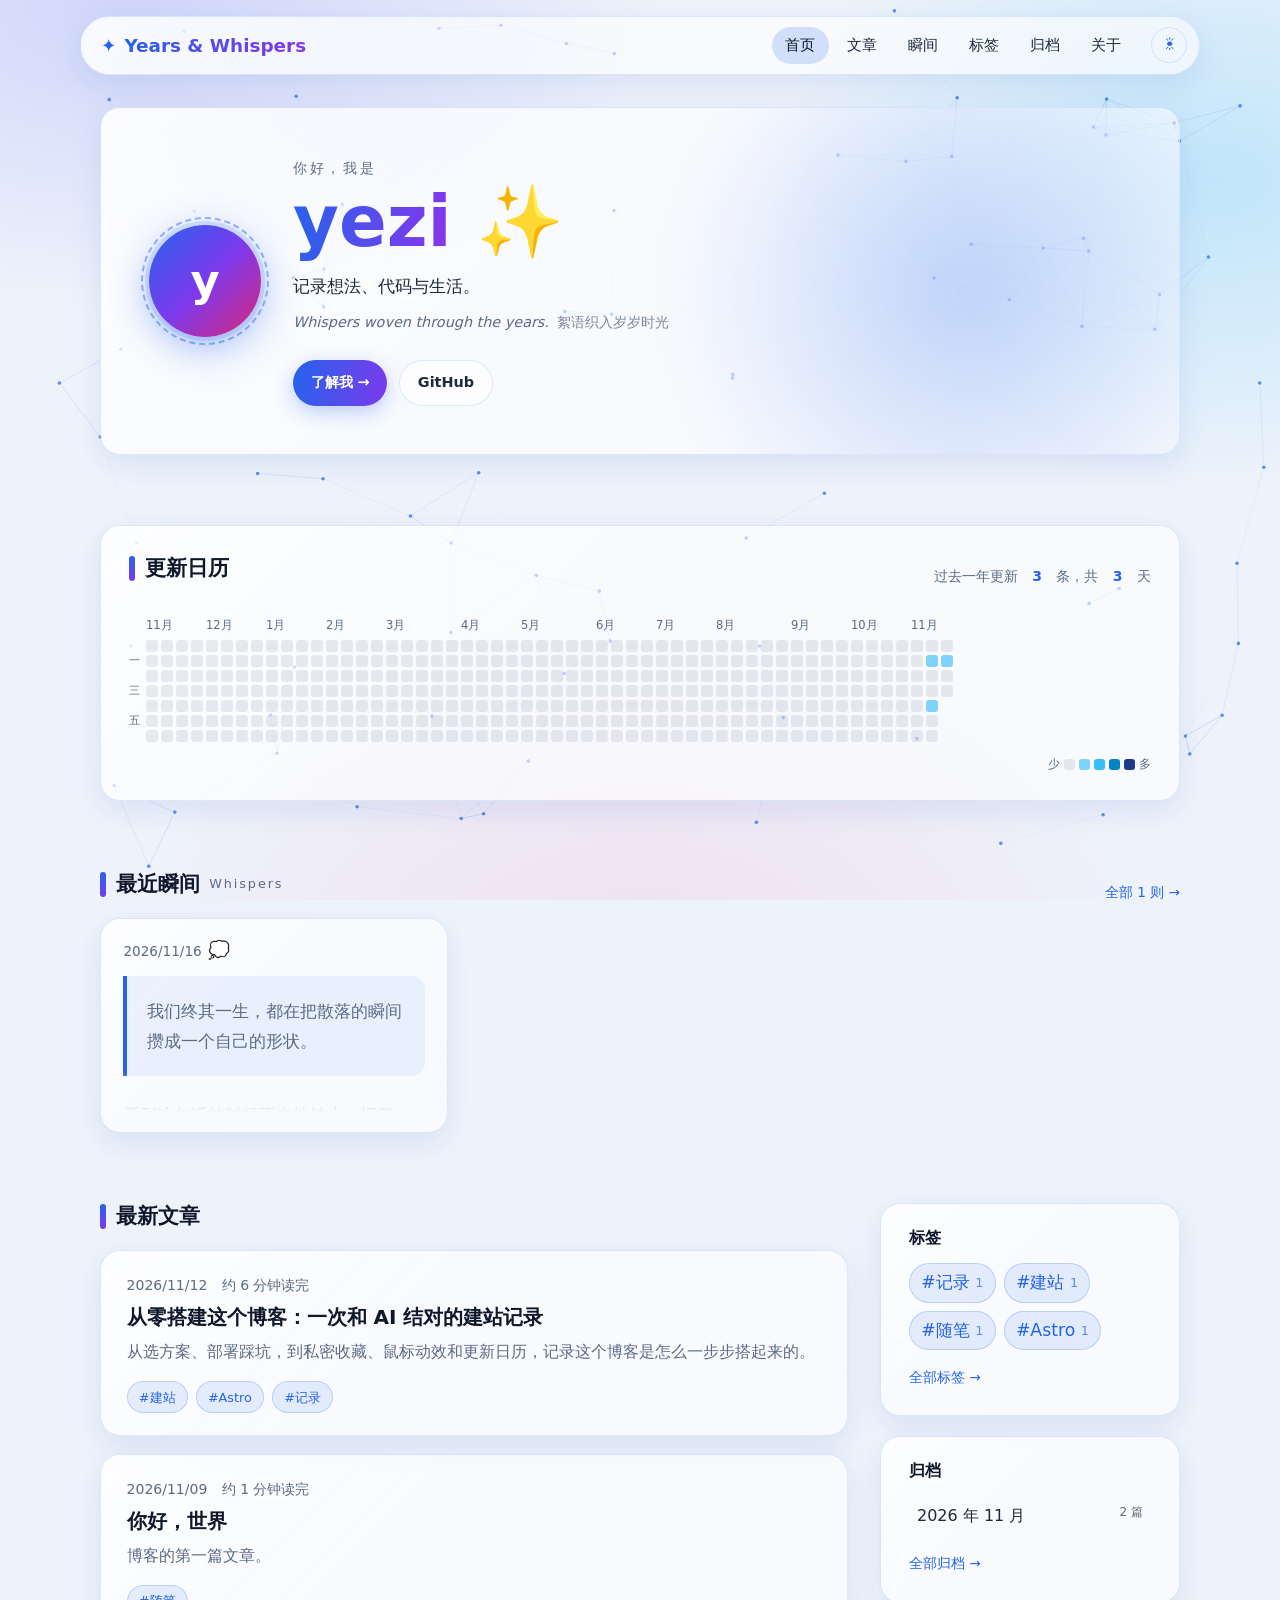
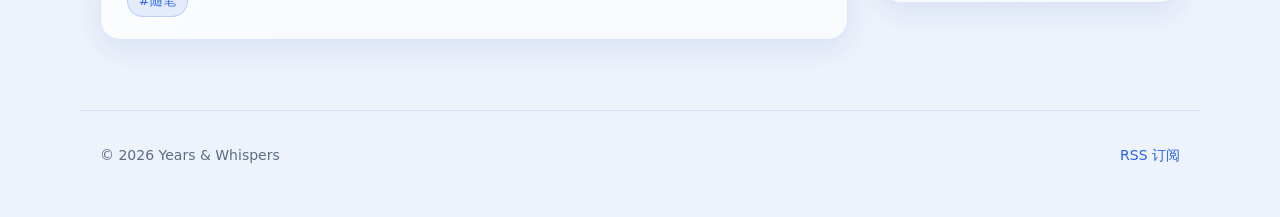
==== commit cc757319: "deploy: 发布公开站点（源码 aaa7730）" ====
--- a/index.html
+++ b/index.html
@@ -1,4 +1,4 @@
-<!DOCTYPE html><html lang="zh-CN" data-theme="dark" data-astro-cid-z4jru4n3><head><meta charset="utf-8"><meta name="viewport" content="width=device-width, initial-scale=1"><meta name="description" content="记录想写的东西"><link rel="alternate" type="application/rss+xml" title="我的博客" href="/rss.xml"><title>我的博客</title><!-- 在页面绘制前确定主题，避免先闪一下深色再变浅色 --><script>
+<!DOCTYPE html><html lang="zh-CN" data-theme="dark" data-astro-cid-z4jru4n3><head><meta charset="utf-8"><meta name="viewport" content="width=device-width, initial-scale=1"><meta name="description" content="记录想法、代码与生活的角落"><meta name="theme-color" content="#070b1a" media="(prefers-color-scheme: dark)"><meta name="theme-color" content="#eef3fb" media="(prefers-color-scheme: light)"><link rel="canonical" href="https://yyyyyyyyyezi.github.io/"><link rel="icon" type="image/svg+xml" href="/favicon.svg"><link rel="alternate" type="application/rss+xml" title="Years &amp; Whispers" href="/rss.xml"><!-- Open Graph / 社交分享 --><meta property="og:type" content="website"><meta property="og:site_name" content="Years &amp; Whispers"><meta property="og:title" content="Years &amp; Whispers"><meta property="og:description" content="记录想法、代码与生活的角落"><meta property="og:url" content="https://yyyyyyyyyezi.github.io/"><!-- 社交分享图：把 1200×630 的图片放到 public/og-image.jpg 后取消下面这行注释 --><!-- <meta property="og:image" content="/og-image.jpg" /> --><!-- Twitter Card --><meta name="twitter:card" content="summary"><meta name="twitter:title" content="Years &amp; Whispers"><meta name="twitter:description" content="记录想法、代码与生活的角落"><title>Years &amp; Whispers</title><!-- 在页面绘制前确定主题，避免先闪一下深色再变浅色 --><script>
       (() => {
         let theme = 'dark';
         try {
@@ -8,7 +8,14 @@
         } catch {}
         document.documentElement.dataset.theme = theme;
       })();
-    </script><link rel="stylesheet" href="/_astro/BaseLayout.BW4J0uot.css"><style>.entry-list[data-astro-cid-ospazmtw]{gap:1.1rem;margin:0;padding:0;list-style:none;display:grid}.entry[data-astro-cid-ospazmtw]{animation:rise-in .6s var(--ease-out-expo) both;animation-delay:var(--delay);padding:1.4rem 1.6rem}@keyframes rise-in{0%{opacity:0;translate:0 18px}}.entry-link[data-astro-cid-ospazmtw]{z-index:1;border-radius:inherit;position:absolute;inset:0}.entry-tags[data-astro-cid-ospazmtw]{z-index:2;margin-top:.9rem;position:relative}.entry-title[data-astro-cid-ospazmtw]{transition:color var(--duration-fast);margin:.35rem 0 0;font-size:1.25rem}.entry[data-astro-cid-ospazmtw]:hover .entry-title[data-astro-cid-ospazmtw]{color:var(--accent)}.entry-desc[data-astro-cid-ospazmtw]{color:var(--muted);margin:.5rem 0 0}.empty[data-astro-cid-ospazmtw]{text-align:center}
-.hero[data-astro-cid-ge2uvauf]{grid-template-columns:auto 1fr;align-items:center;gap:2rem;margin-top:1rem;padding:clamp(1.5rem,1rem + 3vw,3rem);display:grid;overflow:hidden}.hero[data-astro-cid-ge2uvauf]:before{content:"";aspect-ratio:1;background:radial-gradient(circle, rgba(var(--fx-rgb), .25), transparent 65%);filter:blur(20px);pointer-events:none;border-radius:50%;width:60%;animation:9s ease-in-out infinite alternate float;position:absolute;inset:-40% -10% auto auto}@keyframes float{to{translate:-12% 18%}}.avatar[data-astro-cid-ge2uvauf]{color:#fff;background:linear-gradient(135deg, var(--accent), var(--accent-2), var(--accent-3));width:112px;height:112px;box-shadow:0 0 0 4px var(--glass-border), 0 10px 40px rgba(var(--fx-rgb), .45);border-radius:50%;place-items:center;font-size:2.8rem;font-weight:800;display:grid;position:relative}.avatar[data-astro-cid-ge2uvauf] img[data-astro-cid-ge2uvauf]{object-fit:cover;border-radius:50%;width:100%;height:100%}.avatar[data-astro-cid-ge2uvauf]:after{content:"";border:2px dashed rgba(var(--fx-rgb), .45);border-radius:50%;animation:18s linear infinite spin;position:absolute;inset:-8px}@keyframes spin{to{rotate:360deg}}.hero-body[data-astro-cid-ge2uvauf]{position:relative}.hello[data-astro-cid-ge2uvauf]{color:var(--muted);letter-spacing:.2em;margin:0;font-size:.85rem}.hero-name[data-astro-cid-ge2uvauf]{font-size:var(--text-hero);margin:.2rem 0 .6rem;line-height:1.1}.tagline[data-astro-cid-ge2uvauf]{max-width:40em;margin:0;font-size:1.05rem}.skills[data-astro-cid-ge2uvauf]{margin:1.1rem 0 0;padding:0;list-style:none}.actions[data-astro-cid-ge2uvauf]{flex-wrap:wrap;gap:.75rem;margin-top:1.5rem;display:flex}@media (width<=640px){.hero[data-astro-cid-ge2uvauf]{text-align:center;grid-template-columns:1fr;justify-items:center}.skills[data-astro-cid-ge2uvauf],.actions[data-astro-cid-ge2uvauf]{justify-content:center}}.calendar-head[data-astro-cid-zra5vnll]{flex-wrap:wrap;justify-content:space-between;align-items:baseline;gap:.5rem 1rem;display:flex}.calendar-head[data-astro-cid-zra5vnll] .section-title[data-astro-cid-zra5vnll]{margin:0}.calendar-head[data-astro-cid-zra5vnll] strong[data-astro-cid-zra5vnll]{color:var(--accent)}.calendar-scroll[data-astro-cid-zra5vnll]{padding:.75rem 0 .25rem;overflow-x:auto}.calendar-grid[data-astro-cid-zra5vnll]{--cell:12px;--gap:3px;grid-template-columns:auto 1fr;gap:4px 6px;width:max-content;display:grid}.calendar-months[data-astro-cid-zra5vnll]{grid-column:2;grid-template-columns:repeat(var(--weeks), var(--cell));column-gap:var(--gap);color:var(--muted);white-space:nowrap;font-size:.72rem;display:grid}.calendar-weekdays[data-astro-cid-zra5vnll]{grid-template-rows:repeat(7, var(--cell));row-gap:var(--gap);font-size:.68rem;line-height:var(--cell);color:var(--muted);display:grid}.calendar-cells[data-astro-cid-zra5vnll]{grid-auto-flow:column;grid-template-rows:repeat(7, var(--cell));grid-auto-columns:var(--cell);gap:var(--gap);display:grid}.cell[data-astro-cid-zra5vnll]{width:var(--cell,12px);height:var(--cell,12px);background:var(--cal-0);transition:transform var(--duration-fast), box-shadow var(--duration-fast);border-radius:3px;display:inline-block}.cell[data-astro-cid-zra5vnll].is-empty{background:0 0}.cell[data-astro-cid-zra5vnll].level-1{background:var(--cal-1)}.cell[data-astro-cid-zra5vnll].level-2{background:var(--cal-2)}.cell[data-astro-cid-zra5vnll].level-3{background:var(--cal-3)}.cell[data-astro-cid-zra5vnll].level-4{background:var(--cal-4)}.calendar-cells[data-astro-cid-zra5vnll] .cell[data-astro-cid-zra5vnll]:not(.is-empty):hover{box-shadow:0 0 0 2px var(--bg), 0 0 10px rgba(var(--fx-rgb), .7);transform:scale(1.35)}.calendar-legend[data-astro-cid-zra5vnll]{justify-content:flex-end;gap:4px;margin-top:.5rem;font-size:.75rem}.calendar-legend[data-astro-cid-zra5vnll] .cell[data-astro-cid-zra5vnll]{--cell:11px}.see-all[data-astro-cid-lcdefpme]{text-align:center;margin-top:1.5rem}
+    </script><link rel="stylesheet" href="/_astro/BaseLayout.ELnf-x5w.css"><style>.entry-list[data-astro-cid-ospazmtw]{gap:1.1rem;margin:0;padding:0;list-style:none;display:grid}.entry[data-astro-cid-ospazmtw]{animation:rise-in .6s var(--ease-out-expo) both;animation-delay:var(--delay);padding:1.4rem 1.6rem}@keyframes rise-in{0%{opacity:0;translate:0 18px}}.entry-link[data-astro-cid-ospazmtw]{z-index:1;border-radius:inherit;position:absolute;inset:0}.entry-tags[data-astro-cid-ospazmtw]{z-index:2;margin-top:.9rem;position:relative}.entry-title[data-astro-cid-ospazmtw]{transition:color var(--duration-fast);margin:.35rem 0 0;font-size:1.25rem}.entry[data-astro-cid-ospazmtw]:hover .entry-title[data-astro-cid-ospazmtw]{color:var(--accent)}.entry-desc[data-astro-cid-ospazmtw]{color:var(--muted);margin:.5rem 0 0}.empty[data-astro-cid-ospazmtw]{text-align:center}
+.hero[data-astro-cid-ge2uvauf]{grid-template-columns:auto 1fr;align-items:center;gap:2rem;margin-top:1rem;padding:clamp(1.5rem,1rem + 3vw,3rem);display:grid;overflow:hidden}.hero[data-astro-cid-ge2uvauf]:before{content:"";aspect-ratio:1;background:radial-gradient(circle, rgba(var(--fx-rgb), .25), transparent 65%);filter:blur(20px);pointer-events:none;border-radius:50%;width:60%;animation:9s ease-in-out infinite alternate float;position:absolute;inset:-40% -10% auto auto}@keyframes float{to{translate:-12% 18%}}.avatar[data-astro-cid-ge2uvauf]{color:#fff;background:linear-gradient(135deg, var(--accent), var(--accent-2), var(--accent-3));width:112px;height:112px;box-shadow:0 0 0 4px var(--glass-border), 0 10px 40px rgba(var(--fx-rgb), .45);border-radius:50%;place-items:center;font-size:2.8rem;font-weight:800;display:grid;position:relative}.avatar[data-astro-cid-ge2uvauf] img[data-astro-cid-ge2uvauf]{object-fit:cover;border-radius:50%;width:100%;height:100%}.avatar[data-astro-cid-ge2uvauf]:after{content:"";border:2px dashed rgba(var(--fx-rgb), .45);border-radius:50%;animation:18s linear infinite spin;position:absolute;inset:-8px}@keyframes spin{to{rotate:360deg}}.hero-body[data-astro-cid-ge2uvauf]{position:relative}.hello[data-astro-cid-ge2uvauf]{color:var(--muted);letter-spacing:.2em;margin:0;font-size:.85rem}.hero-name[data-astro-cid-ge2uvauf]{font-size:var(--text-hero);margin:.2rem 0 .6rem;line-height:1.1}.tagline[data-astro-cid-ge2uvauf]{max-width:40em;margin:0;font-size:1.05rem}.brand-slogan[data-astro-cid-ge2uvauf]{color:var(--muted);flex-wrap:wrap;align-items:baseline;gap:.5rem;margin:.6rem 0 0;font-size:.9rem;font-style:italic;display:flex}.brand-slogan[data-astro-cid-ge2uvauf] span[data-astro-cid-ge2uvauf]{opacity:.8;font-style:normal}.skills[data-astro-cid-ge2uvauf]{margin:1.1rem 0 0;padding:0;list-style:none}.actions[data-astro-cid-ge2uvauf]{flex-wrap:wrap;gap:.75rem;margin-top:1.5rem;display:flex}@media (width<=640px){.hero[data-astro-cid-ge2uvauf]{text-align:center;grid-template-columns:1fr;justify-items:center}.skills[data-astro-cid-ge2uvauf],.actions[data-astro-cid-ge2uvauf]{justify-content:center}}.see-all[data-astro-cid-lcdefpme]{text-align:center;margin-top:1.5rem}.section-head[data-astro-cid-lcdefpme]{flex-wrap:wrap;justify-content:space-between;align-items:baseline;gap:1rem;display:flex}.section-head[data-astro-cid-lcdefpme] .en[data-astro-cid-lcdefpme]{color:var(--muted);letter-spacing:.15em;font-size:.8rem;font-weight:400}.more[data-astro-cid-lcdefpme]{white-space:nowrap;font-size:.85rem}.whisper-preview[data-astro-cid-lcdefpme]{grid-template-columns:repeat(3,1fr);align-items:start;gap:1.1rem;display:grid}@media (width<=900px){.whisper-preview[data-astro-cid-lcdefpme]{grid-template-columns:1fr}}
 .widget-title[data-astro-cid-wv7whodv]{margin:0 0 .9rem;font-size:1rem}.archive-list[data-astro-cid-wv7whodv]{margin:0;padding:0;list-style:none}.archive-list[data-astro-cid-wv7whodv] a[data-astro-cid-wv7whodv]{color:var(--fg);transition:background var(--duration-fast), color var(--duration-fast);border-radius:8px;justify-content:space-between;padding:.35rem .5rem;display:flex}.archive-list[data-astro-cid-wv7whodv] a[data-astro-cid-wv7whodv]:hover{color:var(--accent);background:rgba(var(--fx-rgb), .1)}.more[data-astro-cid-wv7whodv]{margin-top:.9rem;font-size:.85rem;display:inline-block}
-</style></head><body data-astro-cid-z4jru4n3><canvas id="fx-background" class="fx-canvas" aria-hidden="true" data-astro-cid-z4jru4n3></canvas><canvas id="fx-overlay" class="fx-canvas" aria-hidden="true" data-astro-cid-z4jru4n3></canvas><div class="fx-cursor-dot" aria-hidden="true" data-astro-cid-z4jru4n3></div><div class="fx-cursor-ring" aria-hidden="true" data-astro-cid-z4jru4n3></div><header class="site-header" data-astro-cid-z4jru4n3><nav class="nav glass container" aria-label="主导航" data-astro-cid-z4jru4n3><a class="logo" href="/" data-astro-cid-z4jru4n3><span class="logo-mark" data-astro-cid-z4jru4n3>✦</span><span class="gradient-text" data-astro-cid-z4jru4n3>我的博客</span></a><ul class="nav-links" data-astro-cid-z4jru4n3><li data-astro-cid-z4jru4n3><a href="/" aria-current="page" data-astro-cid-z4jru4n3>首页</a></li><li data-astro-cid-z4jru4n3><a href="/posts/" data-astro-cid-z4jru4n3>文章</a></li><li data-astro-cid-z4jru4n3><a href="/tags/" data-astro-cid-z4jru4n3>标签</a></li><li data-astro-cid-z4jru4n3><a href="/archive/" data-astro-cid-z4jru4n3>归档</a></li><li data-astro-cid-z4jru4n3><a href="/about/" data-astro-cid-z4jru4n3>关于</a></li></ul><button class="theme-toggle" type="button" data-theme-toggle aria-label="切换深浅色" data-astro-cid-z4jru4n3><span class="icon-sun" aria-hidden="true" data-astro-cid-z4jru4n3>☀</span><span class="icon-moon" aria-hidden="true" data-astro-cid-z4jru4n3>☾</span></button></nav></header><main class="container" data-astro-cid-z4jru4n3><section class="hero glass tilt" data-astro-cid-ge2uvauf><div class="avatar" data-astro-cid-ge2uvauf><span aria-hidden="true" data-astro-cid-ge2uvauf>y</span></div><div class="hero-body" data-astro-cid-ge2uvauf><p class="hello" data-astro-cid-ge2uvauf>你好，我是</p><h1 class="hero-name" data-astro-cid-ge2uvauf><span class="gradient-text" data-astro-cid-ge2uvauf>yezi</span> ✨</h1><p class="tagline" data-astro-cid-ge2uvauf>这里写一句话介绍自己，比如：计算机专业在读，正在找后端开发实习。</p><ul class="chip-list skills" aria-label="技能" data-astro-cid-ge2uvauf><li class="chip" data-astro-cid-ge2uvauf>技能一</li><li class="chip" data-astro-cid-ge2uvauf>技能二</li><li class="chip" data-astro-cid-ge2uvauf>技能三</li><li class="chip" data-astro-cid-ge2uvauf>技能四</li></ul><div class="actions" data-astro-cid-ge2uvauf><a class="btn" href="/about/" data-astro-cid-ge2uvauf>了解我 →</a><a class="btn btn-ghost" href="https://github.com/yyyyyyyyyezi" target="_blank" rel="noopener noreferrer" data-astro-cid-ge2uvauf>GitHub</a></div></div></section><div class="section" data-astro-cid-lcdefpme><section class="calendar glass glass-pad" aria-label="更新日历" data-astro-cid-zra5vnll><header class="calendar-head" data-astro-cid-zra5vnll><h2 class="section-title" data-astro-cid-zra5vnll>更新日历</h2><p class="meta" data-astro-cid-zra5vnll>过去一年更新 <strong data-astro-cid-zra5vnll>2</strong> 篇，共 <strong data-astro-cid-zra5vnll>2</strong> 天</p></header><div class="calendar-scroll" data-astro-cid-zra5vnll><div class="calendar-grid" style="--weeks: 54" data-astro-cid-zra5vnll><div class="calendar-months" aria-hidden="true" data-astro-cid-zra5vnll><span style="grid-column: 1" data-astro-cid-zra5vnll>11月</span><span style="grid-column: 6" data-astro-cid-zra5vnll>12月</span><span style="grid-column: 10" data-astro-cid-zra5vnll>1月</span><span style="grid-column: 14" data-astro-cid-zra5vnll>2月</span><span style="grid-column: 18" data-astro-cid-zra5vnll>3月</span><span style="grid-column: 23" data-astro-cid-zra5vnll>4月</span><span style="grid-column: 27" data-astro-cid-zra5vnll>5月</span><span style="grid-column: 32" data-astro-cid-zra5vnll>6月</span><span style="grid-column: 36" data-astro-cid-zra5vnll>7月</span><span style="grid-column: 40" data-astro-cid-zra5vnll>8月</span><span style="grid-column: 45" data-astro-cid-zra5vnll>9月</span><span style="grid-column: 49" data-astro-cid-zra5vnll>10月</span><span style="grid-column: 53" data-astro-cid-zra5vnll>11月</span></div><div class="calendar-weekdays" aria-hidden="true" data-astro-cid-zra5vnll><span data-astro-cid-zra5vnll></span><span data-astro-cid-zra5vnll>一</span><span data-astro-cid-zra5vnll></span><span data-astro-cid-zra5vnll>三</span><span data-astro-cid-zra5vnll></span><span data-astro-cid-zra5vnll>五</span><span data-astro-cid-zra5vnll></span></div><div class="calendar-cells" role="img" aria-label="过去一年更新 2 篇" data-astro-cid-zra5vnll><span class="cell level-0" title="2025-11-02：没有更新" data-astro-cid-zra5vnll></span><span class="cell level-0" title="2025-11-03：没有更新" data-astro-cid-zra5vnll></span><span class="cell level-0" title="2025-11-04：没有更新" data-astro-cid-zra5vnll></span><span class="cell level-0" title="2025-11-05：没有更新" data-astro-cid-zra5vnll></span><span class="cell level-0" title="2025-11-06：没有更新" data-astro-cid-zra5vnll></span><span class="cell level-0" title="2025-11-07：没有更新" data-astro-cid-zra5vnll></span><span class="cell level-0" title="2025-11-08：没有更新" data-astro-cid-zra5vnll></span><span class="cell level-0" title="2025-11-09：没有更新" data-astro-cid-zra5vnll></span><span class="cell level-0" title="2025-11-10：没有更新" data-astro-cid-zra5vnll></span><span class="cell level-0" title="2025-11-11：没有更新" data-astro-cid-zra5vnll></span><span class="cell level-0" title="2025-11-12：没有更新" data-astro-cid-zra5vnll></span><span class="cell level-0" title="2025-11-13：没有更新" data-astro-cid-zra5vnll></span><span class="cell level-0" title="2025-11-14：没有更新" data-astro-cid-zra5vnll></span><span class="cell level-0" title="2025-11-15：没有更新" data-astro-cid-zra5vnll></span><span class="cell level-0" title="2025-11-16：没有更新" data-astro-cid-zra5vnll></span><span class="cell level-0" title="2025-11-17：没有更新" data-astro-cid-zra5vnll></span><span class="cell level-0" title="2025-11-18：没有更新" data-astro-cid-zra5vnll></span><span class="cell level-0" title="2025-11-19：没有更新" data-astro-cid-zra5vnll></span><span class="cell level-0" title="2025-11-20：没有更新" data-astro-cid-zra5vnll></span><span class="cell level-0" title="2025-11-21：没有更新" data-astro-cid-zra5vnll></span><span class="cell level-0" title="2025-11-22：没有更新" data-astro-cid-zra5vnll></span><span class="cell level-0" title="2025-11-23：没有更新" data-astro-cid-zra5vnll></span><span class="cell level-0" title="2025-11-24：没有更新" data-astro-cid-zra5vnll></span><span class="cell level-0" title="2025-11-25：没有更新" data-astro-cid-zra5vnll></span><span class="cell level-0" title="2025-11-26：没有更新" data-astro-cid-zra5vnll></span><span class="cell level-0" title="2025-11-27：没有更新" data-astro-cid-zra5vnll></span><span class="cell level-0" title="2025-11-28：没有更新" data-astro-cid-zra5vnll></span><span class="cell level-0" title="2025-11-29：没有更新" data-astro-cid-zra5vnll></span><span class="cell level-0" title="2025-11-30：没有更新" data-astro-cid-zra5vnll></span><span class="cell level-0" title="2025-12-01：没有更新" data-astro-cid-zra5vnll></span><span class="cell level-0" title="2025-12-02：没有更新" data-astro-cid-zra5vnll></span><span class="cell level-0" title="2025-12-03：没有更新" data-astro-cid-zra5vnll></span><span class="cell level-0" title="2025-12-04：没有更新" data-astro-cid-zra5vnll></span><span class="cell level-0" title="2025-12-05：没有更新" data-astro-cid-zra5vnll></span><span class="cell level-0" title="2025-12-06：没有更新" data-astro-cid-zra5vnll></span><span class="cell level-0" title="2025-12-07：没有更新" data-astro-cid-zra5vnll></span><span class="cell level-0" title="2025-12-08：没有更新" data-astro-cid-zra5vnll></span><span class="cell level-0" title="2025-12-09：没有更新" data-astro-cid-zra5vnll></span><span class="cell level-0" title="2025-12-10：没有更新" data-astro-cid-zra5vnll></span><span class="cell level-0" title="2025-12-11：没有更新" data-astro-cid-zra5vnll></span><span class="cell level-0" title="2025-12-12：没有更新" data-astro-cid-zra5vnll></span><span class="cell level-0" title="2025-12-13：没有更新" data-astro-cid-zra5vnll></span><span class="cell level-0" title="2025-12-14：没有更新" data-astro-cid-zra5vnll></span><span class="cell level-0" title="2025-12-15：没有更新" data-astro-cid-zra5vnll></span><span class="cell level-0" title="2025-12-16：没有更新" data-astro-cid-zra5vnll></span><span class="cell level-0" title="2025-12-17：没有更新" data-astro-cid-zra5vnll></span><span class="cell level-0" title="2025-12-18：没有更新" data-astro-cid-zra5vnll></span><span class="cell level-0" title="2025-12-19：没有更新" data-astro-cid-zra5vnll></span><span class="cell level-0" title="2025-12-20：没有更新" data-astro-cid-zra5vnll></span><span class="cell level-0" title="2025-12-21：没有更新" data-astro-cid-zra5vnll></span><span class="cell level-0" title="2025-12-22：没有更新" data-astro-cid-zra5vnll></span><span class="cell level-0" title="2025-12-23：没有更新" data-astro-cid-zra5vnll></span><span class="cell level-0" title="2025-12-24：没有更新" data-astro-cid-zra5vnll></span><span class="cell level-0" title="2025-12-25：没有更新" data-astro-cid-zra5vnll></span><span class="cell level-0" title="2025-12-26：没有更新" data-astro-cid-zra5vnll></span><span class="cell level-0" title="2025-12-27：没有更新" data-astro-cid-zra5vnll></span><span class="cell level-0" title="2025-12-28：没有更新" data-astro-cid-zra5vnll></span><span class="cell level-0" title="2025-12-29：没有更新" data-astro-cid-zra5vnll></span><span class="cell level-0" title="2025-12-30：没有更新" data-astro-cid-zra5vnll></span><span class="cell level-0" title="2025-12-31：没有更新" data-astro-cid-zra5vnll></span><span class="cell level-0" title="2026-01-01：没有更新" data-astro-cid-zra5vnll></span><span class="cell level-0" title="2026-01-02：没有更新" data-astro-cid-zra5vnll></span><span class="cell level-0" title="2026-01-03：没有更新" data-astro-cid-zra5vnll></span><span class="cell level-0" title="2026-01-04：没有更新" data-astro-cid-zra5vnll></span><span class="cell level-0" title="2026-01-05：没有更新" data-astro-cid-zra5vnll></span><span class="cell level-0" title="2026-01-06：没有更新" data-astro-cid-zra5vnll></span><span class="cell level-0" title="2026-01-07：没有更新" data-astro-cid-zra5vnll></span><span class="cell level-0" title="2026-01-08：没有更新" data-astro-cid-zra5vnll></span><span class="cell level-0" title="2026-01-09：没有更新" data-astro-cid-zra5vnll></span><span class="cell level-0" title="2026-01-10：没有更新" data-astro-cid-zra5vnll></span><span class="cell level-0" title="2026-01-11：没有更新" data-astro-cid-zra5vnll></span><span class="cell level-0" title="2026-01-12：没有更新" data-astro-cid-zra5vnll></span><span class="cell level-0" title="2026-01-13：没有更新" data-astro-cid-zra5vnll></span><span class="cell level-0" title="2026-01-14：没有更新" data-astro-cid-zra5vnll></span><span class="cell level-0" title="2026-01-15：没有更新" data-astro-cid-zra5vnll></span><span class="cell level-0" title="2026-01-16：没有更新" data-astro-cid-zra5vnll></span><span class="cell level-0" title="2026-01-17：没有更新" data-astro-cid-zra5vnll></span><span class="cell level-0" title="2026-01-18：没有更新" data-astro-cid-zra5vnll></span><span class="cell level-0" title="2026-01-19：没有更新" data-astro-cid-zra5vnll></span><span class="cell level-0" title="2026-01-20：没有更新" data-astro-cid-zra5vnll></span><span class="cell level-0" title="2026-01-21：没有更新" data-astro-cid-zra5vnll></span><span class="cell level-0" title="2026-01-22：没有更新" data-astro-cid-zra5vnll></span><span class="cell level-0" title="2026-01-23：没有更新" data-astro-cid-zra5vnll></span><span class="cell level-0" title="2026-01-24：没有更新" data-astro-cid-zra5vnll></span><span class="cell level-0" title="2026-01-25：没有更新" data-astro-cid-zra5vnll></span><span class="cell level-0" title="2026-01-26：没有更新" data-astro-cid-zra5vnll></span><span class="cell level-0" title="2026-01-27：没有更新" data-astro-cid-zra5vnll></span><span class="cell level-0" title="2026-01-28：没有更新" data-astro-cid-zra5vnll></span><span class="cell level-0" title="2026-01-29：没有更新" data-astro-cid-zra5vnll></span><span class="cell level-0" title="2026-01-30：没有更新" data-astro-cid-zra5vnll></span><span class="cell level-0" title="2026-01-31：没有更新" data-astro-cid-zra5vnll></span><span class="cell level-0" title="2026-02-01：没有更新" data-astro-cid-zra5vnll></span><span class="cell level-0" title="2026-02-02：没有更新" data-astro-cid-zra5vnll></span><span class="cell level-0" title="2026-02-03：没有更新" data-astro-cid-zra5vnll></span><span class="cell level-0" title="2026-02-04：没有更新" data-astro-cid-zra5vnll></span><span class="cell level-0" title="2026-02-05：没有更新" data-astro-cid-zra5vnll></span><span class="cell level-0" title="2026-02-06：没有更新" data-astro-cid-zra5vnll></span><span class="cell level-0" title="2026-02-07：没有更新" data-astro-cid-zra5vnll></span><span class="cell level-0" title="2026-02-08：没有更新" data-astro-cid-zra5vnll></span><span class="cell level-0" title="2026-02-09：没有更新" data-astro-cid-zra5vnll></span><span class="cell level-0" title="2026-02-10：没有更新" data-astro-cid-zra5vnll></span><span class="cell level-0" title="2026-02-11：没有更新" data-astro-cid-zra5vnll></span><span class="cell level-0" title="2026-02-12：没有更新" data-astro-cid-zra5vnll></span><span class="cell level-0" title="2026-02-13：没有更新" data-astro-cid-zra5vnll></span><span class="cell level-0" title="2026-02-14：没有更新" data-astro-cid-zra5vnll></span><span class="cell level-0" title="2026-02-15：没有更新" data-astro-cid-zra5vnll></span><span class="cell level-0" title="2026-02-16：没有更新" data-astro-cid-zra5vnll></span><span class="cell level-0" title="2026-02-17：没有更新" data-astro-cid-zra5vnll></span><span class="cell level-0" title="2026-02-18：没有更新" data-astro-cid-zra5vnll></span><span class="cell level-0" title="2026-02-19：没有更新" data-astro-cid-zra5vnll></span><span class="cell level-0" title="2026-02-20：没有更新" data-astro-cid-zra5vnll></span><span class="cell level-0" title="2026-02-21：没有更新" data-astro-cid-zra5vnll></span><span class="cell level-0" title="2026-02-22：没有更新" data-astro-cid-zra5vnll></span><span class="cell level-0" title="2026-02-23：没有更新" data-astro-cid-zra5vnll></span><span class="cell level-0" title="2026-02-24：没有更新" data-astro-cid-zra5vnll></span><span class="cell level-0" title="2026-02-25：没有更新" data-astro-cid-zra5vnll></span><span class="cell level-0" title="2026-02-26：没有更新" data-astro-cid-zra5vnll></span><span class="cell level-0" title="2026-02-27：没有更新" data-astro-cid-zra5vnll></span><span class="cell level-0" title="2026-02-28：没有更新" data-astro-cid-zra5vnll></span><span class="cell level-0" title="2026-03-01：没有更新" data-astro-cid-zra5vnll></span><span class="cell level-0" title="2026-03-02：没有更新" data-astro-cid-zra5vnll></span><span class="cell level-0" title="2026-03-03：没有更新" data-astro-cid-zra5vnll></span><span class="cell level-0" title="2026-03-04：没有更新" data-astro-cid-zra5vnll></span><span class="cell level-0" title="2026-03-05：没有更新" data-astro-cid-zra5vnll></span><span class="cell level-0" title="2026-03-06：没有更新" data-astro-cid-zra5vnll></span><span class="cell level-0" title="2026-03-07：没有更新" data-astro-cid-zra5vnll></span><span class="cell level-0" title="2026-03-08：没有更新" data-astro-cid-zra5vnll></span><span class="cell level-0" title="2026-03-09：没有更新" data-astro-cid-zra5vnll></span><span class="cell level-0" title="2026-03-10：没有更新" data-astro-cid-zra5vnll></span><span class="cell level-0" title="2026-03-11：没有更新" data-astro-cid-zra5vnll></span><span class="cell level-0" title="2026-03-12：没有更新" data-astro-cid-zra5vnll></span><span class="cell level-0" title="2026-03-13：没有更新" data-astro-cid-zra5vnll></span><span class="cell level-0" title="2026-03-14：没有更新" data-astro-cid-zra5vnll></span><span class="cell level-0" title="2026-03-15：没有更新" data-astro-cid-zra5vnll></span><span class="cell level-0" title="2026-03-16：没有更新" data-astro-cid-zra5vnll></span><span class="cell level-0" title="2026-03-17：没有更新" data-astro-cid-zra5vnll></span><span class="cell level-0" title="2026-03-18：没有更新" data-astro-cid-zra5vnll></span><span class="cell level-0" title="2026-03-19：没有更新" data-astro-cid-zra5vnll></span><span class="cell level-0" title="2026-03-20：没有更新" data-astro-cid-zra5vnll></span><span class="cell level-0" title="2026-03-21：没有更新" data-astro-cid-zra5vnll></span><span class="cell level-0" title="2026-03-22：没有更新" data-astro-cid-zra5vnll></span><span class="cell level-0" title="2026-03-23：没有更新" data-astro-cid-zra5vnll></span><span class="cell level-0" title="2026-03-24：没有更新" data-astro-cid-zra5vnll></span><span class="cell level-0" title="2026-03-25：没有更新" data-astro-cid-zra5vnll></span><span class="cell level-0" title="2026-03-26：没有更新" data-astro-cid-zra5vnll></span><span class="cell level-0" title="2026-03-27：没有更新" data-astro-cid-zra5vnll></span><span class="cell level-0" title="2026-03-28：没有更新" data-astro-cid-zra5vnll></span><span class="cell level-0" title="2026-03-29：没有更新" data-astro-cid-zra5vnll></span><span class="cell level-0" title="2026-03-30：没有更新" data-astro-cid-zra5vnll></span><span class="cell level-0" title="2026-03-31：没有更新" data-astro-cid-zra5vnll></span><span class="cell level-0" title="2026-04-01：没有更新" data-astro-cid-zra5vnll></span><span class="cell level-0" title="2026-04-02：没有更新" data-astro-cid-zra5vnll></span><span class="cell level-0" title="2026-04-03：没有更新" data-astro-cid-zra5vnll></span><span class="cell level-0" title="2026-04-04：没有更新" data-astro-cid-zra5vnll></span><span class="cell level-0" title="2026-04-05：没有更新" data-astro-cid-zra5vnll></span><span class="cell level-0" title="2026-04-06：没有更新" data-astro-cid-zra5vnll></span><span class="cell level-0" title="2026-04-07：没有更新" data-astro-cid-zra5vnll></span><span class="cell level-0" title="2026-04-08：没有更新" data-astro-cid-zra5vnll></span><span class="cell level-0" title="2026-04-09：没有更新" data-astro-cid-zra5vnll></span><span class="cell level-0" title="2026-04-10：没有更新" data-astro-cid-zra5vnll></span><span class="cell level-0" title="2026-04-11：没有更新" data-astro-cid-zra5vnll></span><span class="cell level-0" title="2026-04-12：没有更新" data-astro-cid-zra5vnll></span><span class="cell level-0" title="2026-04-13：没有更新" data-astro-cid-zra5vnll></span><span class="cell level-0" title="2026-04-14：没有更新" data-astro-cid-zra5vnll></span><span class="cell level-0" title="2026-04-15：没有更新" data-astro-cid-zra5vnll></span><span class="cell level-0" title="2026-04-16：没有更新" data-astro-cid-zra5vnll></span><span class="cell level-0" title="2026-04-17：没有更新" data-astro-cid-zra5vnll></span><span class="cell level-0" title="2026-04-18：没有更新" data-astro-cid-zra5vnll></span><span class="cell level-0" title="2026-04-19：没有更新" data-astro-cid-zra5vnll></span><span class="cell level-0" title="2026-04-20：没有更新" data-astro-cid-zra5vnll></span><span class="cell level-0" title="2026-04-21：没有更新" data-astro-cid-zra5vnll></span><span class="cell level-0" title="2026-04-22：没有更新" data-astro-cid-zra5vnll></span><span class="cell level-0" title="2026-04-23：没有更新" data-astro-cid-zra5vnll></span><span class="cell level-0" title="2026-04-24：没有更新" data-astro-cid-zra5vnll></span><span class="cell level-0" title="2026-04-25：没有更新" data-astro-cid-zra5vnll></span><span class="cell level-0" title="2026-04-26：没有更新" data-astro-cid-zra5vnll></span><span class="cell level-0" title="2026-04-27：没有更新" data-astro-cid-zra5vnll></span><span class="cell level-0" title="2026-04-28：没有更新" data-astro-cid-zra5vnll></span><span class="cell level-0" title="2026-04-29：没有更新" data-astro-cid-zra5vnll></span><span class="cell level-0" title="2026-04-30：没有更新" data-astro-cid-zra5vnll></span><span class="cell level-0" title="2026-05-01：没有更新" data-astro-cid-zra5vnll></span><span class="cell level-0" title="2026-05-02：没有更新" data-astro-cid-zra5vnll></span><span class="cell level-0" title="2026-05-03：没有更新" data-astro-cid-zra5vnll></span><span class="cell level-0" title="2026-05-04：没有更新" data-astro-cid-zra5vnll></span><span class="cell level-0" title="2026-05-05：没有更新" data-astro-cid-zra5vnll></span><span class="cell level-0" title="2026-05-06：没有更新" data-astro-cid-zra5vnll></span><span class="cell level-0" title="2026-05-07：没有更新" data-astro-cid-zra5vnll></span><span class="cell level-0" title="2026-05-08：没有更新" data-astro-cid-zra5vnll></span><span class="cell level-0" title="2026-05-09：没有更新" data-astro-cid-zra5vnll></span><span class="cell level-0" title="2026-05-10：没有更新" data-astro-cid-zra5vnll></span><span class="cell level-0" title="2026-05-11：没有更新" data-astro-cid-zra5vnll></span><span class="cell level-0" title="2026-05-12：没有更新" data-astro-cid-zra5vnll></span><span class="cell level-0" title="2026-05-13：没有更新" data-astro-cid-zra5vnll></span><span class="cell level-0" title="2026-05-14：没有更新" data-astro-cid-zra5vnll></span><span class="cell level-0" title="2026-05-15：没有更新" data-astro-cid-zra5vnll></span><span class="cell level-0" title="2026-05-16：没有更新" data-astro-cid-zra5vnll></span><span class="cell level-0" title="2026-05-17：没有更新" data-astro-cid-zra5vnll></span><span class="cell level-0" title="2026-05-18：没有更新" data-astro-cid-zra5vnll></span><span class="cell level-0" title="2026-05-19：没有更新" data-astro-cid-zra5vnll></span><span class="cell level-0" title="2026-05-20：没有更新" data-astro-cid-zra5vnll></span><span class="cell level-0" title="2026-05-21：没有更新" data-astro-cid-zra5vnll></span><span class="cell level-0" title="2026-05-22：没有更新" data-astro-cid-zra5vnll></span><span class="cell level-0" title="2026-05-23：没有更新" data-astro-cid-zra5vnll></span><span class="cell level-0" title="2026-05-24：没有更新" data-astro-cid-zra5vnll></span><span class="cell level-0" title="2026-05-25：没有更新" data-astro-cid-zra5vnll></span><span class="cell level-0" title="2026-05-26：没有更新" data-astro-cid-zra5vnll></span><span class="cell level-0" title="2026-05-27：没有更新" data-astro-cid-zra5vnll></span><span class="cell level-0" title="2026-05-28：没有更新" data-astro-cid-zra5vnll></span><span class="cell level-0" title="2026-05-29：没有更新" data-astro-cid-zra5vnll></span><span class="cell level-0" title="2026-05-30：没有更新" data-astro-cid-zra5vnll></span><span class="cell level-0" title="2026-05-31：没有更新" data-astro-cid-zra5vnll></span><span class="cell level-0" title="2026-06-01：没有更新" data-astro-cid-zra5vnll></span><span class="cell level-0" title="2026-06-02：没有更新" data-astro-cid-zra5vnll></span><span class="cell level-0" title="2026-06-03：没有更新" data-astro-cid-zra5vnll></span><span class="cell level-0" title="2026-06-04：没有更新" data-astro-cid-zra5vnll></span><span class="cell level-0" title="2026-06-05：没有更新" data-astro-cid-zra5vnll></span><span class="cell level-0" title="2026-06-06：没有更新" data-astro-cid-zra5vnll></span><span class="cell level-0" title="2026-06-07：没有更新" data-astro-cid-zra5vnll></span><span class="cell level-0" title="2026-06-08：没有更新" data-astro-cid-zra5vnll></span><span class="cell level-0" title="2026-06-09：没有更新" data-astro-cid-zra5vnll></span><span class="cell level-0" title="2026-06-10：没有更新" data-astro-cid-zra5vnll></span><span class="cell level-0" title="2026-06-11：没有更新" data-astro-cid-zra5vnll></span><span class="cell level-0" title="2026-06-12：没有更新" data-astro-cid-zra5vnll></span><span class="cell level-0" title="2026-06-13：没有更新" data-astro-cid-zra5vnll></span><span class="cell level-0" title="2026-06-14：没有更新" data-astro-cid-zra5vnll></span><span class="cell level-0" title="2026-06-15：没有更新" data-astro-cid-zra5vnll></span><span class="cell level-0" title="2026-06-16：没有更新" data-astro-cid-zra5vnll></span><span class="cell level-0" title="2026-06-17：没有更新" data-astro-cid-zra5vnll></span><span class="cell level-0" title="2026-06-18：没有更新" data-astro-cid-zra5vnll></span><span class="cell level-0" title="2026-06-19：没有更新" data-astro-cid-zra5vnll></span><span class="cell level-0" title="2026-06-20：没有更新" data-astro-cid-zra5vnll></span><span class="cell level-0" title="2026-06-21：没有更新" data-astro-cid-zra5vnll></span><span class="cell level-0" title="2026-06-22：没有更新" data-astro-cid-zra5vnll></span><span class="cell level-0" title="2026-06-23：没有更新" data-astro-cid-zra5vnll></span><span class="cell level-0" title="2026-06-24：没有更新" data-astro-cid-zra5vnll></span><span class="cell level-0" title="2026-06-25：没有更新" data-astro-cid-zra5vnll></span><span class="cell level-0" title="2026-06-26：没有更新" data-astro-cid-zra5vnll></span><span class="cell level-0" title="2026-06-27：没有更新" data-astro-cid-zra5vnll></span><span class="cell level-0" title="2026-06-28：没有更新" data-astro-cid-zra5vnll></span><span class="cell level-0" title="2026-06-29：没有更新" data-astro-cid-zra5vnll></span><span class="cell level-0" title="2026-06-30：没有更新" data-astro-cid-zra5vnll></span><span class="cell level-0" title="2026-07-01：没有更新" data-astro-cid-zra5vnll></span><span class="cell level-0" title="2026-07-02：没有更新" data-astro-cid-zra5vnll></span><span class="cell level-0" title="2026-07-03：没有更新" data-astro-cid-zra5vnll></span><span class="cell level-0" title="2026-07-04：没有更新" data-astro-cid-zra5vnll></span><span class="cell level-0" title="2026-07-05：没有更新" data-astro-cid-zra5vnll></span><span class="cell level-0" title="2026-07-06：没有更新" data-astro-cid-zra5vnll></span><span class="cell level-0" title="2026-07-07：没有更新" data-astro-cid-zra5vnll></span><span class="cell level-0" title="2026-07-08：没有更新" data-astro-cid-zra5vnll></span><span class="cell level-0" title="2026-07-09：没有更新" data-astro-cid-zra5vnll></span><span class="cell level-0" title="2026-07-10：没有更新" data-astro-cid-zra5vnll></span><span class="cell level-0" title="2026-07-11：没有更新" data-astro-cid-zra5vnll></span><span class="cell level-0" title="2026-07-12：没有更新" data-astro-cid-zra5vnll></span><span class="cell level-0" title="2026-07-13：没有更新" data-astro-cid-zra5vnll></span><span class="cell level-0" title="2026-07-14：没有更新" data-astro-cid-zra5vnll></span><span class="cell level-0" title="2026-07-15：没有更新" data-astro-cid-zra5vnll></span><span class="cell level-0" title="2026-07-16：没有更新" data-astro-cid-zra5vnll></span><span class="cell level-0" title="2026-07-17：没有更新" data-astro-cid-zra5vnll></span><span class="cell level-0" title="2026-07-18：没有更新" data-astro-cid-zra5vnll></span><span class="cell level-0" title="2026-07-19：没有更新" data-astro-cid-zra5vnll></span><span class="cell level-0" title="2026-07-20：没有更新" data-astro-cid-zra5vnll></span><span class="cell level-0" title="2026-07-21：没有更新" data-astro-cid-zra5vnll></span><span class="cell level-0" title="2026-07-22：没有更新" data-astro-cid-zra5vnll></span><span class="cell level-0" title="2026-07-23：没有更新" data-astro-cid-zra5vnll></span><span class="cell level-0" title="2026-07-24：没有更新" data-astro-cid-zra5vnll></span><span class="cell level-0" title="2026-07-25：没有更新" data-astro-cid-zra5vnll></span><span class="cell level-0" title="2026-07-26：没有更新" data-astro-cid-zra5vnll></span><span class="cell level-0" title="2026-07-27：没有更新" data-astro-cid-zra5vnll></span><span class="cell level-0" title="2026-07-28：没有更新" data-astro-cid-zra5vnll></span><span class="cell level-0" title="2026-07-29：没有更新" data-astro-cid-zra5vnll></span><span class="cell level-0" title="2026-07-30：没有更新" data-astro-cid-zra5vnll></span><span class="cell level-0" title="2026-07-31：没有更新" data-astro-cid-zra5vnll></span><span class="cell level-0" title="2026-08-01：没有更新" data-astro-cid-zra5vnll></span><span class="cell level-0" title="2026-08-02：没有更新" data-astro-cid-zra5vnll></span><span class="cell level-0" title="2026-08-03：没有更新" data-astro-cid-zra5vnll></span><span class="cell level-0" title="2026-08-04：没有更新" data-astro-cid-zra5vnll></span><span class="cell level-0" title="2026-08-05：没有更新" data-astro-cid-zra5vnll></span><span class="cell level-0" title="2026-08-06：没有更新" data-astro-cid-zra5vnll></span><span class="cell level-0" title="2026-08-07：没有更新" data-astro-cid-zra5vnll></span><span class="cell level-0" title="2026-08-08：没有更新" data-astro-cid-zra5vnll></span><span class="cell level-0" title="2026-08-09：没有更新" data-astro-cid-zra5vnll></span><span class="cell level-0" title="2026-08-10：没有更新" data-astro-cid-zra5vnll></span><span class="cell level-0" title="2026-08-11：没有更新" data-astro-cid-zra5vnll></span><span class="cell level-0" title="2026-08-12：没有更新" data-astro-cid-zra5vnll></span><span class="cell level-0" title="2026-08-13：没有更新" data-astro-cid-zra5vnll></span><span class="cell level-0" title="2026-08-14：没有更新" data-astro-cid-zra5vnll></span><span class="cell level-0" title="2026-08-15：没有更新" data-astro-cid-zra5vnll></span><span class="cell level-0" title="2026-08-16：没有更新" data-astro-cid-zra5vnll></span><span class="cell level-0" title="2026-08-17：没有更新" data-astro-cid-zra5vnll></span><span class="cell level-0" title="2026-08-18：没有更新" data-astro-cid-zra5vnll></span><span class="cell level-0" title="2026-08-19：没有更新" data-astro-cid-zra5vnll></span><span class="cell level-0" title="2026-08-20：没有更新" data-astro-cid-zra5vnll></span><span class="cell level-0" title="2026-08-21：没有更新" data-astro-cid-zra5vnll></span><span class="cell level-0" title="2026-08-22：没有更新" data-astro-cid-zra5vnll></span><span class="cell level-0" title="2026-08-23：没有更新" data-astro-cid-zra5vnll></span><span class="cell level-0" title="2026-08-24：没有更新" data-astro-cid-zra5vnll></span><span class="cell level-0" title="2026-08-25：没有更新" data-astro-cid-zra5vnll></span><span class="cell level-0" title="2026-08-26：没有更新" data-astro-cid-zra5vnll></span><span class="cell level-0" title="2026-08-27：没有更新" data-astro-cid-zra5vnll></span><span class="cell level-0" title="2026-08-28：没有更新" data-astro-cid-zra5vnll></span><span class="cell level-0" title="2026-08-29：没有更新" data-astro-cid-zra5vnll></span><span class="cell level-0" title="2026-08-30：没有更新" data-astro-cid-zra5vnll></span><span class="cell level-0" title="2026-08-31：没有更新" data-astro-cid-zra5vnll></span><span class="cell level-0" title="2026-09-01：没有更新" data-astro-cid-zra5vnll></span><span class="cell level-0" title="2026-09-02：没有更新" data-astro-cid-zra5vnll></span><span class="cell level-0" title="2026-09-03：没有更新" data-astro-cid-zra5vnll></span><span class="cell level-0" title="2026-09-04：没有更新" data-astro-cid-zra5vnll></span><span class="cell level-0" title="2026-09-05：没有更新" data-astro-cid-zra5vnll></span><span class="cell level-0" title="2026-09-06：没有更新" data-astro-cid-zra5vnll></span><span class="cell level-0" title="2026-09-07：没有更新" data-astro-cid-zra5vnll></span><span class="cell level-0" title="2026-09-08：没有更新" data-astro-cid-zra5vnll></span><span class="cell level-0" title="2026-09-09：没有更新" data-astro-cid-zra5vnll></span><span class="cell level-0" title="2026-09-10：没有更新" data-astro-cid-zra5vnll></span><span class="cell level-0" title="2026-09-11：没有更新" data-astro-cid-zra5vnll></span><span class="cell level-0" title="2026-09-12：没有更新" data-astro-cid-zra5vnll></span><span class="cell level-0" title="2026-09-13：没有更新" data-astro-cid-zra5vnll></span><span class="cell level-0" title="2026-09-14：没有更新" data-astro-cid-zra5vnll></span><span class="cell level-0" title="2026-09-15：没有更新" data-astro-cid-zra5vnll></span><span class="cell level-0" title="2026-09-16：没有更新" data-astro-cid-zra5vnll></span><span class="cell level-0" title="2026-09-17：没有更新" data-astro-cid-zra5vnll></span><span class="cell level-0" title="2026-09-18：没有更新" data-astro-cid-zra5vnll></span><span class="cell level-0" title="2026-09-19：没有更新" data-astro-cid-zra5vnll></span><span class="cell level-0" title="2026-09-20：没有更新" data-astro-cid-zra5vnll></span><span class="cell level-0" title="2026-09-21：没有更新" data-astro-cid-zra5vnll></span><span class="cell level-0" title="2026-09-22：没有更新" data-astro-cid-zra5vnll></span><span class="cell level-0" title="2026-09-23：没有更新" data-astro-cid-zra5vnll></span><span class="cell level-0" title="2026-09-24：没有更新" data-astro-cid-zra5vnll></span><span class="cell level-0" title="2026-09-25：没有更新" data-astro-cid-zra5vnll></span><span class="cell level-0" title="2026-09-26：没有更新" data-astro-cid-zra5vnll></span><span class="cell level-0" title="2026-09-27：没有更新" data-astro-cid-zra5vnll></span><span class="cell level-0" title="2026-09-28：没有更新" data-astro-cid-zra5vnll></span><span class="cell level-0" title="2026-09-29：没有更新" data-astro-cid-zra5vnll></span><span class="cell level-0" title="2026-09-30：没有更新" data-astro-cid-zra5vnll></span><span class="cell level-0" title="2026-10-01：没有更新" data-astro-cid-zra5vnll></span><span class="cell level-0" title="2026-10-02：没有更新" data-astro-cid-zra5vnll></span><span class="cell level-0" title="2026-10-03：没有更新" data-astro-cid-zra5vnll></span><span class="cell level-0" title="2026-10-04：没有更新" data-astro-cid-zra5vnll></span><span class="cell level-0" title="2026-10-05：没有更新" data-astro-cid-zra5vnll></span><span class="cell level-0" title="2026-10-06：没有更新" data-astro-cid-zra5vnll></span><span class="cell level-0" title="2026-10-07：没有更新" data-astro-cid-zra5vnll></span><span class="cell level-0" title="2026-10-08：没有更新" data-astro-cid-zra5vnll></span><span class="cell level-0" title="2026-10-09：没有更新" data-astro-cid-zra5vnll></span><span class="cell level-0" title="2026-10-10：没有更新" data-astro-cid-zra5vnll></span><span class="cell level-0" title="2026-10-11：没有更新" data-astro-cid-zra5vnll></span><span class="cell level-0" title="2026-10-12：没有更新" data-astro-cid-zra5vnll></span><span class="cell level-0" title="2026-10-13：没有更新" data-astro-cid-zra5vnll></span><span class="cell level-0" title="2026-10-14：没有更新" data-astro-cid-zra5vnll></span><span class="cell level-0" title="2026-10-15：没有更新" data-astro-cid-zra5vnll></span><span class="cell level-0" title="2026-10-16：没有更新" data-astro-cid-zra5vnll></span><span class="cell level-0" title="2026-10-17：没有更新" data-astro-cid-zra5vnll></span><span class="cell level-0" title="2026-10-18：没有更新" data-astro-cid-zra5vnll></span><span class="cell level-0" title="2026-10-19：没有更新" data-astro-cid-zra5vnll></span><span class="cell level-0" title="2026-10-20：没有更新" data-astro-cid-zra5vnll></span><span class="cell level-0" title="2026-10-21：没有更新" data-astro-cid-zra5vnll></span><span class="cell level-0" title="2026-10-22：没有更新" data-astro-cid-zra5vnll></span><span class="cell level-0" title="2026-10-23：没有更新" data-astro-cid-zra5vnll></span><span class="cell level-0" title="2026-10-24：没有更新" data-astro-cid-zra5vnll></span><span class="cell level-0" title="2026-10-25：没有更新" data-astro-cid-zra5vnll></span><span class="cell level-0" title="2026-10-26：没有更新" data-astro-cid-zra5vnll></span><span class="cell level-0" title="2026-10-27：没有更新" data-astro-cid-zra5vnll></span><span class="cell level-0" title="2026-10-28：没有更新" data-astro-cid-zra5vnll></span><span class="cell level-0" title="2026-10-29：没有更新" data-astro-cid-zra5vnll></span><span class="cell level-0" title="2026-10-30：没有更新" data-astro-cid-zra5vnll></span><span class="cell level-0" title="2026-10-31：没有更新" data-astro-cid-zra5vnll></span><span class="cell level-0" title="2026-11-01：没有更新" data-astro-cid-zra5vnll></span><span class="cell level-0" title="2026-11-02：没有更新" data-astro-cid-zra5vnll></span><span class="cell level-0" title="2026-11-03：没有更新" data-astro-cid-zra5vnll></span><span class="cell level-0" title="2026-11-04：没有更新" data-astro-cid-zra5vnll></span><span class="cell level-0" title="2026-11-05：没有更新" data-astro-cid-zra5vnll></span><span class="cell level-0" title="2026-11-06：没有更新" data-astro-cid-zra5vnll></span><span class="cell level-0" title="2026-11-07：没有更新" data-astro-cid-zra5vnll></span><span class="cell level-0" title="2026-11-08：没有更新" data-astro-cid-zra5vnll></span><span class="cell level-1" title="2026-11-09：更新 1 篇" data-astro-cid-zra5vnll></span><span class="cell level-0" title="2026-11-10：没有更新" data-astro-cid-zra5vnll></span><span class="cell level-0" title="2026-11-11：没有更新" data-astro-cid-zra5vnll></span><span class="cell level-1" title="2026-11-12：更新 1 篇" data-astro-cid-zra5vnll></span><span class="cell level-0" title="2026-11-13：没有更新" data-astro-cid-zra5vnll></span><span class="cell is-empty" data-astro-cid-zra5vnll></span></div></div></div><footer class="calendar-legend meta" aria-hidden="true" data-astro-cid-zra5vnll><span data-astro-cid-zra5vnll>少</span><span class="cell level-0" data-astro-cid-zra5vnll></span><span class="cell level-1" data-astro-cid-zra5vnll></span><span class="cell level-2" data-astro-cid-zra5vnll></span><span class="cell level-3" data-astro-cid-zra5vnll></span><span class="cell level-4" data-astro-cid-zra5vnll></span><span data-astro-cid-zra5vnll>多</span></footer></section></div><div class="section layout-with-sidebar" data-astro-cid-lcdefpme><section aria-labelledby="latest-title" data-astro-cid-lcdefpme><h2 id="latest-title" class="section-title" data-astro-cid-lcdefpme>最新文章</h2><ul class="entry-list" data-astro-cid-ospazmtw><li class="entry glass tilt" style="--delay: 0ms" data-astro-cid-ospazmtw><a class="entry-link" href="/posts/2026-11-12-从零搭建这个博客/" aria-label="从零搭建这个博客：一次和 AI 结对的建站记录" data-astro-cid-ospazmtw></a><div class="meta" data-astro-cid-ospazmtw><time datetime="2026-11-12T00:00:00.000Z" data-astro-cid-ospazmtw>2026/11/12</time><span data-astro-cid-ospazmtw>约 6 分钟读完</span></div><h2 class="entry-title" data-astro-cid-ospazmtw>从零搭建这个博客：一次和 AI 结对的建站记录</h2><p class="entry-desc" data-astro-cid-ospazmtw>从选方案、部署踩坑，到私密收藏、鼠标动效和更新日历，记录这个博客是怎么一步步搭起来的。</p><div class="chip-list entry-tags" data-astro-cid-ospazmtw><a class="chip" href="/tags/建站/" data-astro-cid-ospazmtw>#建站</a><a class="chip" href="/tags/astro/" data-astro-cid-ospazmtw>#Astro</a><a class="chip" href="/tags/记录/" data-astro-cid-ospazmtw>#记录</a></div></li><li class="entry glass tilt" style="--delay: 60ms" data-astro-cid-ospazmtw><a class="entry-link" href="/posts/hello-world/" aria-label="你好，世界" data-astro-cid-ospazmtw></a><div class="meta" data-astro-cid-ospazmtw><time datetime="2026-11-09T00:00:00.000Z" data-astro-cid-ospazmtw>2026/11/09</time><span data-astro-cid-ospazmtw>约 1 分钟读完</span></div><h2 class="entry-title" data-astro-cid-ospazmtw>你好，世界</h2><p class="entry-desc" data-astro-cid-ospazmtw>博客的第一篇文章。</p><div class="chip-list entry-tags" data-astro-cid-ospazmtw><a class="chip" href="/tags/随笔/" data-astro-cid-ospazmtw>#随笔</a></div></li></ul></section><aside class="sidebar" aria-label="侧栏" data-astro-cid-wv7whodv><section class="glass glass-pad" data-astro-cid-wv7whodv><h2 class="widget-title" data-astro-cid-wv7whodv>标签</h2><div class="chip-list" data-astro-cid-wv7whodv><a class="chip" href="/tags/记录/" style="font-size: 1.08rem" data-astro-cid-wv7whodv>#记录<span class="chip-count" data-astro-cid-wv7whodv>1</span></a><a class="chip" href="/tags/建站/" style="font-size: 1.08rem" data-astro-cid-wv7whodv>#建站<span class="chip-count" data-astro-cid-wv7whodv>1</span></a><a class="chip" href="/tags/随笔/" style="font-size: 1.08rem" data-astro-cid-wv7whodv>#随笔<span class="chip-count" data-astro-cid-wv7whodv>1</span></a><a class="chip" href="/tags/astro/" style="font-size: 1.08rem" data-astro-cid-wv7whodv>#Astro<span class="chip-count" data-astro-cid-wv7whodv>1</span></a></div><a class="more" href="/tags/" data-astro-cid-wv7whodv>全部标签 →</a></section><section class="glass glass-pad" data-astro-cid-wv7whodv><h2 class="widget-title" data-astro-cid-wv7whodv>归档</h2><ul class="archive-list" data-astro-cid-wv7whodv><li data-astro-cid-wv7whodv><a href="/archive/#m-2026-11" data-astro-cid-wv7whodv><span data-astro-cid-wv7whodv>2026 年 11 月</span><span class="chip-count" data-astro-cid-wv7whodv>2 篇</span></a></li></ul><a class="more" href="/archive/" data-astro-cid-wv7whodv>全部归档 →</a></section></aside></div></main><footer class="site-footer container" data-astro-cid-z4jru4n3><span data-astro-cid-z4jru4n3>© 2026 我的博客</span><a href="/rss.xml" data-astro-cid-z4jru4n3>RSS 订阅</a></footer><script type="module" src="/_astro/BaseLayout.astro_astro_type_script_index_0_lang.DyuBD2A_.js"></script></body></html>+.calendar-head[data-astro-cid-zra5vnll]{flex-wrap:wrap;justify-content:space-between;align-items:baseline;gap:.5rem 1rem;display:flex}.calendar-head[data-astro-cid-zra5vnll] .section-title[data-astro-cid-zra5vnll]{margin:0}.calendar-head[data-astro-cid-zra5vnll] strong[data-astro-cid-zra5vnll]{color:var(--accent)}.calendar-scroll[data-astro-cid-zra5vnll]{padding:.75rem 0 .25rem;overflow-x:auto}.calendar-grid[data-astro-cid-zra5vnll]{--cell:12px;--gap:3px;grid-template-columns:auto 1fr;gap:4px 6px;width:max-content;display:grid}.calendar-months[data-astro-cid-zra5vnll]{grid-column:2;grid-template-columns:repeat(var(--weeks), var(--cell));column-gap:var(--gap);color:var(--muted);white-space:nowrap;font-size:.72rem;display:grid}.calendar-weekdays[data-astro-cid-zra5vnll]{grid-template-rows:repeat(7, var(--cell));row-gap:var(--gap);font-size:.68rem;line-height:var(--cell);color:var(--muted);display:grid}.calendar-cells[data-astro-cid-zra5vnll]{grid-auto-flow:column;grid-template-rows:repeat(7, var(--cell));grid-auto-columns:var(--cell);gap:var(--gap);display:grid}.cell[data-astro-cid-zra5vnll]{width:var(--cell,12px);height:var(--cell,12px);background:var(--cal-0);transition:transform var(--duration-fast), box-shadow var(--duration-fast);border-radius:3px;display:inline-block}.cell[data-astro-cid-zra5vnll].is-empty{background:0 0}.cell[data-astro-cid-zra5vnll].level-1{background:var(--cal-1)}.cell[data-astro-cid-zra5vnll].level-2{background:var(--cal-2)}.cell[data-astro-cid-zra5vnll].level-3{background:var(--cal-3)}.cell[data-astro-cid-zra5vnll].level-4{background:var(--cal-4)}.calendar-cells[data-astro-cid-zra5vnll] .cell[data-astro-cid-zra5vnll]:not(.is-empty):hover{box-shadow:0 0 0 2px var(--bg), 0 0 10px rgba(var(--fx-rgb), .7);transform:scale(1.35)}.calendar-legend[data-astro-cid-zra5vnll]{justify-content:flex-end;gap:4px;margin-top:.5rem;font-size:.75rem}.calendar-legend[data-astro-cid-zra5vnll] .cell[data-astro-cid-zra5vnll]{--cell:11px}
+.whisper[data-astro-cid-zys5lgud]{animation:rise-in .6s var(--ease-out-expo) both;padding:1.5rem 1.7rem}@keyframes rise-in{0%{opacity:0;translate:0 16px}}.whisper-head[data-astro-cid-zys5lgud]{color:var(--muted);flex-wrap:wrap;align-items:baseline;gap:.4rem;font-size:.85rem;display:flex}.whisper-head[data-astro-cid-zys5lgud] time[data-astro-cid-zys5lgud]{font-variant-numeric:tabular-nums}.mood[data-astro-cid-zys5lgud]{font-size:1.1rem;line-height:1}.location[data-astro-cid-zys5lgud]{opacity:.85}.whisper-title[data-astro-cid-zys5lgud]{margin:.5rem 0 0;font-size:1.2rem}.whisper-body[data-astro-cid-zys5lgud]{margin-top:.75rem}.whisper-body[data-astro-cid-zys5lgud] p{margin:.5rem 0}.whisper-body[data-astro-cid-zys5lgud]>:first-child{margin-top:0}.whisper-body[data-astro-cid-zys5lgud]>:last-child{margin-bottom:0}.whisper-tags[data-astro-cid-zys5lgud]{margin-top:1rem}.compact[data-astro-cid-zys5lgud]{padding:1.25rem 1.4rem}.compact[data-astro-cid-zys5lgud] .whisper-body[data-astro-cid-zys5lgud]{max-height:8.5rem;overflow:hidden;-webkit-mask-image:linear-gradient(#000 70%,#0000);mask-image:linear-gradient(#000 70%,#0000)}
+</style></head><body data-astro-cid-z4jru4n3><a class="skip-link" href="#main-content" data-astro-cid-z4jru4n3>跳转到正文</a><canvas id="fx-background" class="fx-canvas" aria-hidden="true" data-astro-cid-z4jru4n3></canvas><canvas id="fx-overlay" class="fx-canvas" aria-hidden="true" data-astro-cid-z4jru4n3></canvas><div class="fx-cursor-dot" aria-hidden="true" data-astro-cid-z4jru4n3></div><div class="fx-cursor-ring" aria-hidden="true" data-astro-cid-z4jru4n3></div><header class="site-header" data-astro-cid-z4jru4n3><nav class="nav glass container" aria-label="主导航" data-astro-cid-z4jru4n3><a class="logo" href="/" data-astro-cid-z4jru4n3><span class="logo-mark" data-astro-cid-z4jru4n3>✦</span><span class="gradient-text" data-astro-cid-z4jru4n3>Years &amp; Whispers</span></a><ul class="nav-links" data-astro-cid-z4jru4n3><li data-astro-cid-z4jru4n3><a href="/" aria-current="page" data-astro-cid-z4jru4n3>首页</a></li><li data-astro-cid-z4jru4n3><a href="/posts/" data-astro-cid-z4jru4n3>文章</a></li><li data-astro-cid-z4jru4n3><a href="/whispers/" data-astro-cid-z4jru4n3>瞬间</a></li><li data-astro-cid-z4jru4n3><a href="/tags/" data-astro-cid-z4jru4n3>标签</a></li><li data-astro-cid-z4jru4n3><a href="/archive/" data-astro-cid-z4jru4n3>归档</a></li><li data-astro-cid-z4jru4n3><a href="/about/" data-astro-cid-z4jru4n3>关于</a></li></ul><button class="theme-toggle" type="button" data-theme-toggle aria-label="切换深浅色" data-astro-cid-z4jru4n3><span class="icon-sun" aria-hidden="true" data-astro-cid-z4jru4n3>☀</span><span class="icon-moon" aria-hidden="true" data-astro-cid-z4jru4n3>☾</span></button></nav></header><main id="main-content" class="container" tabindex="-1" data-astro-cid-z4jru4n3><section class="hero glass tilt" data-astro-cid-ge2uvauf><div class="avatar" data-astro-cid-ge2uvauf><span aria-hidden="true" data-astro-cid-ge2uvauf>y</span></div><div class="hero-body" data-astro-cid-ge2uvauf><p class="hello" data-astro-cid-ge2uvauf>你好，我是</p><h1 class="hero-name" data-astro-cid-ge2uvauf><span class="gradient-text" data-astro-cid-ge2uvauf>yezi</span> ✨</h1><p class="tagline" data-astro-cid-ge2uvauf>记录想法、代码与生活。</p><p class="brand-slogan" data-astro-cid-ge2uvauf>Whispers woven through the years.<span data-astro-cid-ge2uvauf>絮语织入岁岁时光</span></p><div class="actions" data-astro-cid-ge2uvauf><a class="btn" href="/about/" data-astro-cid-ge2uvauf>了解我 →</a><a class="btn btn-ghost" href="https://github.com/yyyyyyyyyezi" target="_blank" rel="noopener noreferrer" data-astro-cid-ge2uvauf>GitHub</a></div></div></section><div class="section" data-astro-cid-lcdefpme><section class="calendar glass glass-pad" aria-label="更新日历" data-astro-cid-zra5vnll><header class="calendar-head" data-astro-cid-zra5vnll><h2 class="section-title" data-astro-cid-zra5vnll>更新日历</h2><p class="meta" data-astro-cid-zra5vnll>过去一年更新 <strong data-astro-cid-zra5vnll>3</strong> 条，共 <strong data-astro-cid-zra5vnll>3</strong> 天</p></header><div class="calendar-scroll" data-astro-cid-zra5vnll><div class="calendar-grid" style="--weeks: 54" data-astro-cid-zra5vnll><div class="calendar-months" aria-hidden="true" data-astro-cid-zra5vnll><span style="grid-column: 1" data-astro-cid-zra5vnll>11月</span><span style="grid-column: 5" data-astro-cid-zra5vnll>12月</span><span style="grid-column: 9" data-astro-cid-zra5vnll>1月</span><span style="grid-column: 13" data-astro-cid-zra5vnll>2月</span><span style="grid-column: 17" data-astro-cid-zra5vnll>3月</span><span style="grid-column: 22" data-astro-cid-zra5vnll>4月</span><span style="grid-column: 26" data-astro-cid-zra5vnll>5月</span><span style="grid-column: 31" data-astro-cid-zra5vnll>6月</span><span style="grid-column: 35" data-astro-cid-zra5vnll>7月</span><span style="grid-column: 39" data-astro-cid-zra5vnll>8月</span><span style="grid-column: 44" data-astro-cid-zra5vnll>9月</span><span style="grid-column: 48" data-astro-cid-zra5vnll>10月</span><span style="grid-column: 52" data-astro-cid-zra5vnll>11月</span></div><div class="calendar-weekdays" aria-hidden="true" data-astro-cid-zra5vnll><span data-astro-cid-zra5vnll></span><span data-astro-cid-zra5vnll>一</span><span data-astro-cid-zra5vnll></span><span data-astro-cid-zra5vnll>三</span><span data-astro-cid-zra5vnll></span><span data-astro-cid-zra5vnll>五</span><span data-astro-cid-zra5vnll></span></div><div class="calendar-cells" role="img" aria-label="过去一年更新 3 条" data-astro-cid-zra5vnll><span class="cell level-0" title="2025-11-09：没有更新" data-astro-cid-zra5vnll></span><span class="cell level-0" title="2025-11-10：没有更新" data-astro-cid-zra5vnll></span><span class="cell level-0" title="2025-11-11：没有更新" data-astro-cid-zra5vnll></span><span class="cell level-0" title="2025-11-12：没有更新" data-astro-cid-zra5vnll></span><span class="cell level-0" title="2025-11-13：没有更新" data-astro-cid-zra5vnll></span><span class="cell level-0" title="2025-11-14：没有更新" data-astro-cid-zra5vnll></span><span class="cell level-0" title="2025-11-15：没有更新" data-astro-cid-zra5vnll></span><span class="cell level-0" title="2025-11-16：没有更新" data-astro-cid-zra5vnll></span><span class="cell level-0" title="2025-11-17：没有更新" data-astro-cid-zra5vnll></span><span class="cell level-0" title="2025-11-18：没有更新" data-astro-cid-zra5vnll></span><span class="cell level-0" title="2025-11-19：没有更新" data-astro-cid-zra5vnll></span><span class="cell level-0" title="2025-11-20：没有更新" data-astro-cid-zra5vnll></span><span class="cell level-0" title="2025-11-21：没有更新" data-astro-cid-zra5vnll></span><span class="cell level-0" title="2025-11-22：没有更新" data-astro-cid-zra5vnll></span><span class="cell level-0" title="2025-11-23：没有更新" data-astro-cid-zra5vnll></span><span class="cell level-0" title="2025-11-24：没有更新" data-astro-cid-zra5vnll></span><span class="cell level-0" title="2025-11-25：没有更新" data-astro-cid-zra5vnll></span><span class="cell level-0" title="2025-11-26：没有更新" data-astro-cid-zra5vnll></span><span class="cell level-0" title="2025-11-27：没有更新" data-astro-cid-zra5vnll></span><span class="cell level-0" title="2025-11-28：没有更新" data-astro-cid-zra5vnll></span><span class="cell level-0" title="2025-11-29：没有更新" data-astro-cid-zra5vnll></span><span class="cell level-0" title="2025-11-30：没有更新" data-astro-cid-zra5vnll></span><span class="cell level-0" title="2025-12-01：没有更新" data-astro-cid-zra5vnll></span><span class="cell level-0" title="2025-12-02：没有更新" data-astro-cid-zra5vnll></span><span class="cell level-0" title="2025-12-03：没有更新" data-astro-cid-zra5vnll></span><span class="cell level-0" title="2025-12-04：没有更新" data-astro-cid-zra5vnll></span><span class="cell level-0" title="2025-12-05：没有更新" data-astro-cid-zra5vnll></span><span class="cell level-0" title="2025-12-06：没有更新" data-astro-cid-zra5vnll></span><span class="cell level-0" title="2025-12-07：没有更新" data-astro-cid-zra5vnll></span><span class="cell level-0" title="2025-12-08：没有更新" data-astro-cid-zra5vnll></span><span class="cell level-0" title="2025-12-09：没有更新" data-astro-cid-zra5vnll></span><span class="cell level-0" title="2025-12-10：没有更新" data-astro-cid-zra5vnll></span><span class="cell level-0" title="2025-12-11：没有更新" data-astro-cid-zra5vnll></span><span class="cell level-0" title="2025-12-12：没有更新" data-astro-cid-zra5vnll></span><span class="cell level-0" title="2025-12-13：没有更新" data-astro-cid-zra5vnll></span><span class="cell level-0" title="2025-12-14：没有更新" data-astro-cid-zra5vnll></span><span class="cell level-0" title="2025-12-15：没有更新" data-astro-cid-zra5vnll></span><span class="cell level-0" title="2025-12-16：没有更新" data-astro-cid-zra5vnll></span><span class="cell level-0" title="2025-12-17：没有更新" data-astro-cid-zra5vnll></span><span class="cell level-0" title="2025-12-18：没有更新" data-astro-cid-zra5vnll></span><span class="cell level-0" title="2025-12-19：没有更新" data-astro-cid-zra5vnll></span><span class="cell level-0" title="2025-12-20：没有更新" data-astro-cid-zra5vnll></span><span class="cell level-0" title="2025-12-21：没有更新" data-astro-cid-zra5vnll></span><span class="cell level-0" title="2025-12-22：没有更新" data-astro-cid-zra5vnll></span><span class="cell level-0" title="2025-12-23：没有更新" data-astro-cid-zra5vnll></span><span class="cell level-0" title="2025-12-24：没有更新" data-astro-cid-zra5vnll></span><span class="cell level-0" title="2025-12-25：没有更新" data-astro-cid-zra5vnll></span><span class="cell level-0" title="2025-12-26：没有更新" data-astro-cid-zra5vnll></span><span class="cell level-0" title="2025-12-27：没有更新" data-astro-cid-zra5vnll></span><span class="cell level-0" title="2025-12-28：没有更新" data-astro-cid-zra5vnll></span><span class="cell level-0" title="2025-12-29：没有更新" data-astro-cid-zra5vnll></span><span class="cell level-0" title="2025-12-30：没有更新" data-astro-cid-zra5vnll></span><span class="cell level-0" title="2025-12-31：没有更新" data-astro-cid-zra5vnll></span><span class="cell level-0" title="2026-01-01：没有更新" data-astro-cid-zra5vnll></span><span class="cell level-0" title="2026-01-02：没有更新" data-astro-cid-zra5vnll></span><span class="cell level-0" title="2026-01-03：没有更新" data-astro-cid-zra5vnll></span><span class="cell level-0" title="2026-01-04：没有更新" data-astro-cid-zra5vnll></span><span class="cell level-0" title="2026-01-05：没有更新" data-astro-cid-zra5vnll></span><span class="cell level-0" title="2026-01-06：没有更新" data-astro-cid-zra5vnll></span><span class="cell level-0" title="2026-01-07：没有更新" data-astro-cid-zra5vnll></span><span class="cell level-0" title="2026-01-08：没有更新" data-astro-cid-zra5vnll></span><span class="cell level-0" title="2026-01-09：没有更新" data-astro-cid-zra5vnll></span><span class="cell level-0" title="2026-01-10：没有更新" data-astro-cid-zra5vnll></span><span class="cell level-0" title="2026-01-11：没有更新" data-astro-cid-zra5vnll></span><span class="cell level-0" title="2026-01-12：没有更新" data-astro-cid-zra5vnll></span><span class="cell level-0" title="2026-01-13：没有更新" data-astro-cid-zra5vnll></span><span class="cell level-0" title="2026-01-14：没有更新" data-astro-cid-zra5vnll></span><span class="cell level-0" title="2026-01-15：没有更新" data-astro-cid-zra5vnll></span><span class="cell level-0" title="2026-01-16：没有更新" data-astro-cid-zra5vnll></span><span class="cell level-0" title="2026-01-17：没有更新" data-astro-cid-zra5vnll></span><span class="cell level-0" title="2026-01-18：没有更新" data-astro-cid-zra5vnll></span><span class="cell level-0" title="2026-01-19：没有更新" data-astro-cid-zra5vnll></span><span class="cell level-0" title="2026-01-20：没有更新" data-astro-cid-zra5vnll></span><span class="cell level-0" title="2026-01-21：没有更新" data-astro-cid-zra5vnll></span><span class="cell level-0" title="2026-01-22：没有更新" data-astro-cid-zra5vnll></span><span class="cell level-0" title="2026-01-23：没有更新" data-astro-cid-zra5vnll></span><span class="cell level-0" title="2026-01-24：没有更新" data-astro-cid-zra5vnll></span><span class="cell level-0" title="2026-01-25：没有更新" data-astro-cid-zra5vnll></span><span class="cell level-0" title="2026-01-26：没有更新" data-astro-cid-zra5vnll></span><span class="cell level-0" title="2026-01-27：没有更新" data-astro-cid-zra5vnll></span><span class="cell level-0" title="2026-01-28：没有更新" data-astro-cid-zra5vnll></span><span class="cell level-0" title="2026-01-29：没有更新" data-astro-cid-zra5vnll></span><span class="cell level-0" title="2026-01-30：没有更新" data-astro-cid-zra5vnll></span><span class="cell level-0" title="2026-01-31：没有更新" data-astro-cid-zra5vnll></span><span class="cell level-0" title="2026-02-01：没有更新" data-astro-cid-zra5vnll></span><span class="cell level-0" title="2026-02-02：没有更新" data-astro-cid-zra5vnll></span><span class="cell level-0" title="2026-02-03：没有更新" data-astro-cid-zra5vnll></span><span class="cell level-0" title="2026-02-04：没有更新" data-astro-cid-zra5vnll></span><span class="cell level-0" title="2026-02-05：没有更新" data-astro-cid-zra5vnll></span><span class="cell level-0" title="2026-02-06：没有更新" data-astro-cid-zra5vnll></span><span class="cell level-0" title="2026-02-07：没有更新" data-astro-cid-zra5vnll></span><span class="cell level-0" title="2026-02-08：没有更新" data-astro-cid-zra5vnll></span><span class="cell level-0" title="2026-02-09：没有更新" data-astro-cid-zra5vnll></span><span class="cell level-0" title="2026-02-10：没有更新" data-astro-cid-zra5vnll></span><span class="cell level-0" title="2026-02-11：没有更新" data-astro-cid-zra5vnll></span><span class="cell level-0" title="2026-02-12：没有更新" data-astro-cid-zra5vnll></span><span class="cell level-0" title="2026-02-13：没有更新" data-astro-cid-zra5vnll></span><span class="cell level-0" title="2026-02-14：没有更新" data-astro-cid-zra5vnll></span><span class="cell level-0" title="2026-02-15：没有更新" data-astro-cid-zra5vnll></span><span class="cell level-0" title="2026-02-16：没有更新" data-astro-cid-zra5vnll></span><span class="cell level-0" title="2026-02-17：没有更新" data-astro-cid-zra5vnll></span><span class="cell level-0" title="2026-02-18：没有更新" data-astro-cid-zra5vnll></span><span class="cell level-0" title="2026-02-19：没有更新" data-astro-cid-zra5vnll></span><span class="cell level-0" title="2026-02-20：没有更新" data-astro-cid-zra5vnll></span><span class="cell level-0" title="2026-02-21：没有更新" data-astro-cid-zra5vnll></span><span class="cell level-0" title="2026-02-22：没有更新" data-astro-cid-zra5vnll></span><span class="cell level-0" title="2026-02-23：没有更新" data-astro-cid-zra5vnll></span><span class="cell level-0" title="2026-02-24：没有更新" data-astro-cid-zra5vnll></span><span class="cell level-0" title="2026-02-25：没有更新" data-astro-cid-zra5vnll></span><span class="cell level-0" title="2026-02-26：没有更新" data-astro-cid-zra5vnll></span><span class="cell level-0" title="2026-02-27：没有更新" data-astro-cid-zra5vnll></span><span class="cell level-0" title="2026-02-28：没有更新" data-astro-cid-zra5vnll></span><span class="cell level-0" title="2026-03-01：没有更新" data-astro-cid-zra5vnll></span><span class="cell level-0" title="2026-03-02：没有更新" data-astro-cid-zra5vnll></span><span class="cell level-0" title="2026-03-03：没有更新" data-astro-cid-zra5vnll></span><span class="cell level-0" title="2026-03-04：没有更新" data-astro-cid-zra5vnll></span><span class="cell level-0" title="2026-03-05：没有更新" data-astro-cid-zra5vnll></span><span class="cell level-0" title="2026-03-06：没有更新" data-astro-cid-zra5vnll></span><span class="cell level-0" title="2026-03-07：没有更新" data-astro-cid-zra5vnll></span><span class="cell level-0" title="2026-03-08：没有更新" data-astro-cid-zra5vnll></span><span class="cell level-0" title="2026-03-09：没有更新" data-astro-cid-zra5vnll></span><span class="cell level-0" title="2026-03-10：没有更新" data-astro-cid-zra5vnll></span><span class="cell level-0" title="2026-03-11：没有更新" data-astro-cid-zra5vnll></span><span class="cell level-0" title="2026-03-12：没有更新" data-astro-cid-zra5vnll></span><span class="cell level-0" title="2026-03-13：没有更新" data-astro-cid-zra5vnll></span><span class="cell level-0" title="2026-03-14：没有更新" data-astro-cid-zra5vnll></span><span class="cell level-0" title="2026-03-15：没有更新" data-astro-cid-zra5vnll></span><span class="cell level-0" title="2026-03-16：没有更新" data-astro-cid-zra5vnll></span><span class="cell level-0" title="2026-03-17：没有更新" data-astro-cid-zra5vnll></span><span class="cell level-0" title="2026-03-18：没有更新" data-astro-cid-zra5vnll></span><span class="cell level-0" title="2026-03-19：没有更新" data-astro-cid-zra5vnll></span><span class="cell level-0" title="2026-03-20：没有更新" data-astro-cid-zra5vnll></span><span class="cell level-0" title="2026-03-21：没有更新" data-astro-cid-zra5vnll></span><span class="cell level-0" title="2026-03-22：没有更新" data-astro-cid-zra5vnll></span><span class="cell level-0" title="2026-03-23：没有更新" data-astro-cid-zra5vnll></span><span class="cell level-0" title="2026-03-24：没有更新" data-astro-cid-zra5vnll></span><span class="cell level-0" title="2026-03-25：没有更新" data-astro-cid-zra5vnll></span><span class="cell level-0" title="2026-03-26：没有更新" data-astro-cid-zra5vnll></span><span class="cell level-0" title="2026-03-27：没有更新" data-astro-cid-zra5vnll></span><span class="cell level-0" title="2026-03-28：没有更新" data-astro-cid-zra5vnll></span><span class="cell level-0" title="2026-03-29：没有更新" data-astro-cid-zra5vnll></span><span class="cell level-0" title="2026-03-30：没有更新" data-astro-cid-zra5vnll></span><span class="cell level-0" title="2026-03-31：没有更新" data-astro-cid-zra5vnll></span><span class="cell level-0" title="2026-04-01：没有更新" data-astro-cid-zra5vnll></span><span class="cell level-0" title="2026-04-02：没有更新" data-astro-cid-zra5vnll></span><span class="cell level-0" title="2026-04-03：没有更新" data-astro-cid-zra5vnll></span><span class="cell level-0" title="2026-04-04：没有更新" data-astro-cid-zra5vnll></span><span class="cell level-0" title="2026-04-05：没有更新" data-astro-cid-zra5vnll></span><span class="cell level-0" title="2026-04-06：没有更新" data-astro-cid-zra5vnll></span><span class="cell level-0" title="2026-04-07：没有更新" data-astro-cid-zra5vnll></span><span class="cell level-0" title="2026-04-08：没有更新" data-astro-cid-zra5vnll></span><span class="cell level-0" title="2026-04-09：没有更新" data-astro-cid-zra5vnll></span><span class="cell level-0" title="2026-04-10：没有更新" data-astro-cid-zra5vnll></span><span class="cell level-0" title="2026-04-11：没有更新" data-astro-cid-zra5vnll></span><span class="cell level-0" title="2026-04-12：没有更新" data-astro-cid-zra5vnll></span><span class="cell level-0" title="2026-04-13：没有更新" data-astro-cid-zra5vnll></span><span class="cell level-0" title="2026-04-14：没有更新" data-astro-cid-zra5vnll></span><span class="cell level-0" title="2026-04-15：没有更新" data-astro-cid-zra5vnll></span><span class="cell level-0" title="2026-04-16：没有更新" data-astro-cid-zra5vnll></span><span class="cell level-0" title="2026-04-17：没有更新" data-astro-cid-zra5vnll></span><span class="cell level-0" title="2026-04-18：没有更新" data-astro-cid-zra5vnll></span><span class="cell level-0" title="2026-04-19：没有更新" data-astro-cid-zra5vnll></span><span class="cell level-0" title="2026-04-20：没有更新" data-astro-cid-zra5vnll></span><span class="cell level-0" title="2026-04-21：没有更新" data-astro-cid-zra5vnll></span><span class="cell level-0" title="2026-04-22：没有更新" data-astro-cid-zra5vnll></span><span class="cell level-0" title="2026-04-23：没有更新" data-astro-cid-zra5vnll></span><span class="cell level-0" title="2026-04-24：没有更新" data-astro-cid-zra5vnll></span><span class="cell level-0" title="2026-04-25：没有更新" data-astro-cid-zra5vnll></span><span class="cell level-0" title="2026-04-26：没有更新" data-astro-cid-zra5vnll></span><span class="cell level-0" title="2026-04-27：没有更新" data-astro-cid-zra5vnll></span><span class="cell level-0" title="2026-04-28：没有更新" data-astro-cid-zra5vnll></span><span class="cell level-0" title="2026-04-29：没有更新" data-astro-cid-zra5vnll></span><span class="cell level-0" title="2026-04-30：没有更新" data-astro-cid-zra5vnll></span><span class="cell level-0" title="2026-05-01：没有更新" data-astro-cid-zra5vnll></span><span class="cell level-0" title="2026-05-02：没有更新" data-astro-cid-zra5vnll></span><span class="cell level-0" title="2026-05-03：没有更新" data-astro-cid-zra5vnll></span><span class="cell level-0" title="2026-05-04：没有更新" data-astro-cid-zra5vnll></span><span class="cell level-0" title="2026-05-05：没有更新" data-astro-cid-zra5vnll></span><span class="cell level-0" title="2026-05-06：没有更新" data-astro-cid-zra5vnll></span><span class="cell level-0" title="2026-05-07：没有更新" data-astro-cid-zra5vnll></span><span class="cell level-0" title="2026-05-08：没有更新" data-astro-cid-zra5vnll></span><span class="cell level-0" title="2026-05-09：没有更新" data-astro-cid-zra5vnll></span><span class="cell level-0" title="2026-05-10：没有更新" data-astro-cid-zra5vnll></span><span class="cell level-0" title="2026-05-11：没有更新" data-astro-cid-zra5vnll></span><span class="cell level-0" title="2026-05-12：没有更新" data-astro-cid-zra5vnll></span><span class="cell level-0" title="2026-05-13：没有更新" data-astro-cid-zra5vnll></span><span class="cell level-0" title="2026-05-14：没有更新" data-astro-cid-zra5vnll></span><span class="cell level-0" title="2026-05-15：没有更新" data-astro-cid-zra5vnll></span><span class="cell level-0" title="2026-05-16：没有更新" data-astro-cid-zra5vnll></span><span class="cell level-0" title="2026-05-17：没有更新" data-astro-cid-zra5vnll></span><span class="cell level-0" title="2026-05-18：没有更新" data-astro-cid-zra5vnll></span><span class="cell level-0" title="2026-05-19：没有更新" data-astro-cid-zra5vnll></span><span class="cell level-0" title="2026-05-20：没有更新" data-astro-cid-zra5vnll></span><span class="cell level-0" title="2026-05-21：没有更新" data-astro-cid-zra5vnll></span><span class="cell level-0" title="2026-05-22：没有更新" data-astro-cid-zra5vnll></span><span class="cell level-0" title="2026-05-23：没有更新" data-astro-cid-zra5vnll></span><span class="cell level-0" title="2026-05-24：没有更新" data-astro-cid-zra5vnll></span><span class="cell level-0" title="2026-05-25：没有更新" data-astro-cid-zra5vnll></span><span class="cell level-0" title="2026-05-26：没有更新" data-astro-cid-zra5vnll></span><span class="cell level-0" title="2026-05-27：没有更新" data-astro-cid-zra5vnll></span><span class="cell level-0" title="2026-05-28：没有更新" data-astro-cid-zra5vnll></span><span class="cell level-0" title="2026-05-29：没有更新" data-astro-cid-zra5vnll></span><span class="cell level-0" title="2026-05-30：没有更新" data-astro-cid-zra5vnll></span><span class="cell level-0" title="2026-05-31：没有更新" data-astro-cid-zra5vnll></span><span class="cell level-0" title="2026-06-01：没有更新" data-astro-cid-zra5vnll></span><span class="cell level-0" title="2026-06-02：没有更新" data-astro-cid-zra5vnll></span><span class="cell level-0" title="2026-06-03：没有更新" data-astro-cid-zra5vnll></span><span class="cell level-0" title="2026-06-04：没有更新" data-astro-cid-zra5vnll></span><span class="cell level-0" title="2026-06-05：没有更新" data-astro-cid-zra5vnll></span><span class="cell level-0" title="2026-06-06：没有更新" data-astro-cid-zra5vnll></span><span class="cell level-0" title="2026-06-07：没有更新" data-astro-cid-zra5vnll></span><span class="cell level-0" title="2026-06-08：没有更新" data-astro-cid-zra5vnll></span><span class="cell level-0" title="2026-06-09：没有更新" data-astro-cid-zra5vnll></span><span class="cell level-0" title="2026-06-10：没有更新" data-astro-cid-zra5vnll></span><span class="cell level-0" title="2026-06-11：没有更新" data-astro-cid-zra5vnll></span><span class="cell level-0" title="2026-06-12：没有更新" data-astro-cid-zra5vnll></span><span class="cell level-0" title="2026-06-13：没有更新" data-astro-cid-zra5vnll></span><span class="cell level-0" title="2026-06-14：没有更新" data-astro-cid-zra5vnll></span><span class="cell level-0" title="2026-06-15：没有更新" data-astro-cid-zra5vnll></span><span class="cell level-0" title="2026-06-16：没有更新" data-astro-cid-zra5vnll></span><span class="cell level-0" title="2026-06-17：没有更新" data-astro-cid-zra5vnll></span><span class="cell level-0" title="2026-06-18：没有更新" data-astro-cid-zra5vnll></span><span class="cell level-0" title="2026-06-19：没有更新" data-astro-cid-zra5vnll></span><span class="cell level-0" title="2026-06-20：没有更新" data-astro-cid-zra5vnll></span><span class="cell level-0" title="2026-06-21：没有更新" data-astro-cid-zra5vnll></span><span class="cell level-0" title="2026-06-22：没有更新" data-astro-cid-zra5vnll></span><span class="cell level-0" title="2026-06-23：没有更新" data-astro-cid-zra5vnll></span><span class="cell level-0" title="2026-06-24：没有更新" data-astro-cid-zra5vnll></span><span class="cell level-0" title="2026-06-25：没有更新" data-astro-cid-zra5vnll></span><span class="cell level-0" title="2026-06-26：没有更新" data-astro-cid-zra5vnll></span><span class="cell level-0" title="2026-06-27：没有更新" data-astro-cid-zra5vnll></span><span class="cell level-0" title="2026-06-28：没有更新" data-astro-cid-zra5vnll></span><span class="cell level-0" title="2026-06-29：没有更新" data-astro-cid-zra5vnll></span><span class="cell level-0" title="2026-06-30：没有更新" data-astro-cid-zra5vnll></span><span class="cell level-0" title="2026-07-01：没有更新" data-astro-cid-zra5vnll></span><span class="cell level-0" title="2026-07-02：没有更新" data-astro-cid-zra5vnll></span><span class="cell level-0" title="2026-07-03：没有更新" data-astro-cid-zra5vnll></span><span class="cell level-0" title="2026-07-04：没有更新" data-astro-cid-zra5vnll></span><span class="cell level-0" title="2026-07-05：没有更新" data-astro-cid-zra5vnll></span><span class="cell level-0" title="2026-07-06：没有更新" data-astro-cid-zra5vnll></span><span class="cell level-0" title="2026-07-07：没有更新" data-astro-cid-zra5vnll></span><span class="cell level-0" title="2026-07-08：没有更新" data-astro-cid-zra5vnll></span><span class="cell level-0" title="2026-07-09：没有更新" data-astro-cid-zra5vnll></span><span class="cell level-0" title="2026-07-10：没有更新" data-astro-cid-zra5vnll></span><span class="cell level-0" title="2026-07-11：没有更新" data-astro-cid-zra5vnll></span><span class="cell level-0" title="2026-07-12：没有更新" data-astro-cid-zra5vnll></span><span class="cell level-0" title="2026-07-13：没有更新" data-astro-cid-zra5vnll></span><span class="cell level-0" title="2026-07-14：没有更新" data-astro-cid-zra5vnll></span><span class="cell level-0" title="2026-07-15：没有更新" data-astro-cid-zra5vnll></span><span class="cell level-0" title="2026-07-16：没有更新" data-astro-cid-zra5vnll></span><span class="cell level-0" title="2026-07-17：没有更新" data-astro-cid-zra5vnll></span><span class="cell level-0" title="2026-07-18：没有更新" data-astro-cid-zra5vnll></span><span class="cell level-0" title="2026-07-19：没有更新" data-astro-cid-zra5vnll></span><span class="cell level-0" title="2026-07-20：没有更新" data-astro-cid-zra5vnll></span><span class="cell level-0" title="2026-07-21：没有更新" data-astro-cid-zra5vnll></span><span class="cell level-0" title="2026-07-22：没有更新" data-astro-cid-zra5vnll></span><span class="cell level-0" title="2026-07-23：没有更新" data-astro-cid-zra5vnll></span><span class="cell level-0" title="2026-07-24：没有更新" data-astro-cid-zra5vnll></span><span class="cell level-0" title="2026-07-25：没有更新" data-astro-cid-zra5vnll></span><span class="cell level-0" title="2026-07-26：没有更新" data-astro-cid-zra5vnll></span><span class="cell level-0" title="2026-07-27：没有更新" data-astro-cid-zra5vnll></span><span class="cell level-0" title="2026-07-28：没有更新" data-astro-cid-zra5vnll></span><span class="cell level-0" title="2026-07-29：没有更新" data-astro-cid-zra5vnll></span><span class="cell level-0" title="2026-07-30：没有更新" data-astro-cid-zra5vnll></span><span class="cell level-0" title="2026-07-31：没有更新" data-astro-cid-zra5vnll></span><span class="cell level-0" title="2026-08-01：没有更新" data-astro-cid-zra5vnll></span><span class="cell level-0" title="2026-08-02：没有更新" data-astro-cid-zra5vnll></span><span class="cell level-0" title="2026-08-03：没有更新" data-astro-cid-zra5vnll></span><span class="cell level-0" title="2026-08-04：没有更新" data-astro-cid-zra5vnll></span><span class="cell level-0" title="2026-08-05：没有更新" data-astro-cid-zra5vnll></span><span class="cell level-0" title="2026-08-06：没有更新" data-astro-cid-zra5vnll></span><span class="cell level-0" title="2026-08-07：没有更新" data-astro-cid-zra5vnll></span><span class="cell level-0" title="2026-08-08：没有更新" data-astro-cid-zra5vnll></span><span class="cell level-0" title="2026-08-09：没有更新" data-astro-cid-zra5vnll></span><span class="cell level-0" title="2026-08-10：没有更新" data-astro-cid-zra5vnll></span><span class="cell level-0" title="2026-08-11：没有更新" data-astro-cid-zra5vnll></span><span class="cell level-0" title="2026-08-12：没有更新" data-astro-cid-zra5vnll></span><span class="cell level-0" title="2026-08-13：没有更新" data-astro-cid-zra5vnll></span><span class="cell level-0" title="2026-08-14：没有更新" data-astro-cid-zra5vnll></span><span class="cell level-0" title="2026-08-15：没有更新" data-astro-cid-zra5vnll></span><span class="cell level-0" title="2026-08-16：没有更新" data-astro-cid-zra5vnll></span><span class="cell level-0" title="2026-08-17：没有更新" data-astro-cid-zra5vnll></span><span class="cell level-0" title="2026-08-18：没有更新" data-astro-cid-zra5vnll></span><span class="cell level-0" title="2026-08-19：没有更新" data-astro-cid-zra5vnll></span><span class="cell level-0" title="2026-08-20：没有更新" data-astro-cid-zra5vnll></span><span class="cell level-0" title="2026-08-21：没有更新" data-astro-cid-zra5vnll></span><span class="cell level-0" title="2026-08-22：没有更新" data-astro-cid-zra5vnll></span><span class="cell level-0" title="2026-08-23：没有更新" data-astro-cid-zra5vnll></span><span class="cell level-0" title="2026-08-24：没有更新" data-astro-cid-zra5vnll></span><span class="cell level-0" title="2026-08-25：没有更新" data-astro-cid-zra5vnll></span><span class="cell level-0" title="2026-08-26：没有更新" data-astro-cid-zra5vnll></span><span class="cell level-0" title="2026-08-27：没有更新" data-astro-cid-zra5vnll></span><span class="cell level-0" title="2026-08-28：没有更新" data-astro-cid-zra5vnll></span><span class="cell level-0" title="2026-08-29：没有更新" data-astro-cid-zra5vnll></span><span class="cell level-0" title="2026-08-30：没有更新" data-astro-cid-zra5vnll></span><span class="cell level-0" title="2026-08-31：没有更新" data-astro-cid-zra5vnll></span><span class="cell level-0" title="2026-09-01：没有更新" data-astro-cid-zra5vnll></span><span class="cell level-0" title="2026-09-02：没有更新" data-astro-cid-zra5vnll></span><span class="cell level-0" title="2026-09-03：没有更新" data-astro-cid-zra5vnll></span><span class="cell level-0" title="2026-09-04：没有更新" data-astro-cid-zra5vnll></span><span class="cell level-0" title="2026-09-05：没有更新" data-astro-cid-zra5vnll></span><span class="cell level-0" title="2026-09-06：没有更新" data-astro-cid-zra5vnll></span><span class="cell level-0" title="2026-09-07：没有更新" data-astro-cid-zra5vnll></span><span class="cell level-0" title="2026-09-08：没有更新" data-astro-cid-zra5vnll></span><span class="cell level-0" title="2026-09-09：没有更新" data-astro-cid-zra5vnll></span><span class="cell level-0" title="2026-09-10：没有更新" data-astro-cid-zra5vnll></span><span class="cell level-0" title="2026-09-11：没有更新" data-astro-cid-zra5vnll></span><span class="cell level-0" title="2026-09-12：没有更新" data-astro-cid-zra5vnll></span><span class="cell level-0" title="2026-09-13：没有更新" data-astro-cid-zra5vnll></span><span class="cell level-0" title="2026-09-14：没有更新" data-astro-cid-zra5vnll></span><span class="cell level-0" title="2026-09-15：没有更新" data-astro-cid-zra5vnll></span><span class="cell level-0" title="2026-09-16：没有更新" data-astro-cid-zra5vnll></span><span class="cell level-0" title="2026-09-17：没有更新" data-astro-cid-zra5vnll></span><span class="cell level-0" title="2026-09-18：没有更新" data-astro-cid-zra5vnll></span><span class="cell level-0" title="2026-09-19：没有更新" data-astro-cid-zra5vnll></span><span class="cell level-0" title="2026-09-20：没有更新" data-astro-cid-zra5vnll></span><span class="cell level-0" title="2026-09-21：没有更新" data-astro-cid-zra5vnll></span><span class="cell level-0" title="2026-09-22：没有更新" data-astro-cid-zra5vnll></span><span class="cell level-0" title="2026-09-23：没有更新" data-astro-cid-zra5vnll></span><span class="cell level-0" title="2026-09-24：没有更新" data-astro-cid-zra5vnll></span><span class="cell level-0" title="2026-09-25：没有更新" data-astro-cid-zra5vnll></span><span class="cell level-0" title="2026-09-26：没有更新" data-astro-cid-zra5vnll></span><span class="cell level-0" title="2026-09-27：没有更新" data-astro-cid-zra5vnll></span><span class="cell level-0" title="2026-09-28：没有更新" data-astro-cid-zra5vnll></span><span class="cell level-0" title="2026-09-29：没有更新" data-astro-cid-zra5vnll></span><span class="cell level-0" title="2026-09-30：没有更新" data-astro-cid-zra5vnll></span><span class="cell level-0" title="2026-10-01：没有更新" data-astro-cid-zra5vnll></span><span class="cell level-0" title="2026-10-02：没有更新" data-astro-cid-zra5vnll></span><span class="cell level-0" title="2026-10-03：没有更新" data-astro-cid-zra5vnll></span><span class="cell level-0" title="2026-10-04：没有更新" data-astro-cid-zra5vnll></span><span class="cell level-0" title="2026-10-05：没有更新" data-astro-cid-zra5vnll></span><span class="cell level-0" title="2026-10-06：没有更新" data-astro-cid-zra5vnll></span><span class="cell level-0" title="2026-10-07：没有更新" data-astro-cid-zra5vnll></span><span class="cell level-0" title="2026-10-08：没有更新" data-astro-cid-zra5vnll></span><span class="cell level-0" title="2026-10-09：没有更新" data-astro-cid-zra5vnll></span><span class="cell level-0" title="2026-10-10：没有更新" data-astro-cid-zra5vnll></span><span class="cell level-0" title="2026-10-11：没有更新" data-astro-cid-zra5vnll></span><span class="cell level-0" title="2026-10-12：没有更新" data-astro-cid-zra5vnll></span><span class="cell level-0" title="2026-10-13：没有更新" data-astro-cid-zra5vnll></span><span class="cell level-0" title="2026-10-14：没有更新" data-astro-cid-zra5vnll></span><span class="cell level-0" title="2026-10-15：没有更新" data-astro-cid-zra5vnll></span><span class="cell level-0" title="2026-10-16：没有更新" data-astro-cid-zra5vnll></span><span class="cell level-0" title="2026-10-17：没有更新" data-astro-cid-zra5vnll></span><span class="cell level-0" title="2026-10-18：没有更新" data-astro-cid-zra5vnll></span><span class="cell level-0" title="2026-10-19：没有更新" data-astro-cid-zra5vnll></span><span class="cell level-0" title="2026-10-20：没有更新" data-astro-cid-zra5vnll></span><span class="cell level-0" title="2026-10-21：没有更新" data-astro-cid-zra5vnll></span><span class="cell level-0" title="2026-10-22：没有更新" data-astro-cid-zra5vnll></span><span class="cell level-0" title="2026-10-23：没有更新" data-astro-cid-zra5vnll></span><span class="cell level-0" title="2026-10-24：没有更新" data-astro-cid-zra5vnll></span><span class="cell level-0" title="2026-10-25：没有更新" data-astro-cid-zra5vnll></span><span class="cell level-0" title="2026-10-26：没有更新" data-astro-cid-zra5vnll></span><span class="cell level-0" title="2026-10-27：没有更新" data-astro-cid-zra5vnll></span><span class="cell level-0" title="2026-10-28：没有更新" data-astro-cid-zra5vnll></span><span class="cell level-0" title="2026-10-29：没有更新" data-astro-cid-zra5vnll></span><span class="cell level-0" title="2026-10-30：没有更新" data-astro-cid-zra5vnll></span><span class="cell level-0" title="2026-10-31：没有更新" data-astro-cid-zra5vnll></span><span class="cell level-0" title="2026-11-01：没有更新" data-astro-cid-zra5vnll></span><span class="cell level-0" title="2026-11-02：没有更新" data-astro-cid-zra5vnll></span><span class="cell level-0" title="2026-11-03：没有更新" data-astro-cid-zra5vnll></span><span class="cell level-0" title="2026-11-04：没有更新" data-astro-cid-zra5vnll></span><span class="cell level-0" title="2026-11-05：没有更新" data-astro-cid-zra5vnll></span><span class="cell level-0" title="2026-11-06：没有更新" data-astro-cid-zra5vnll></span><span class="cell level-0" title="2026-11-07：没有更新" data-astro-cid-zra5vnll></span><span class="cell level-0" title="2026-11-08：没有更新" data-astro-cid-zra5vnll></span><span class="cell level-1" title="2026-11-09：更新 1 条" data-astro-cid-zra5vnll></span><span class="cell level-0" title="2026-11-10：没有更新" data-astro-cid-zra5vnll></span><span class="cell level-0" title="2026-11-11：没有更新" data-astro-cid-zra5vnll></span><span class="cell level-1" title="2026-11-12：更新 1 条" data-astro-cid-zra5vnll></span><span class="cell level-0" title="2026-11-13：没有更新" data-astro-cid-zra5vnll></span><span class="cell level-0" title="2026-11-14：没有更新" data-astro-cid-zra5vnll></span><span class="cell level-0" title="2026-11-15：没有更新" data-astro-cid-zra5vnll></span><span class="cell level-1" title="2026-11-16：更新 1 条" data-astro-cid-zra5vnll></span><span class="cell level-0" title="2026-11-17：没有更新" data-astro-cid-zra5vnll></span><span class="cell level-0" title="2026-11-18：没有更新" data-astro-cid-zra5vnll></span><span class="cell is-empty" data-astro-cid-zra5vnll></span><span class="cell is-empty" data-astro-cid-zra5vnll></span><span class="cell is-empty" data-astro-cid-zra5vnll></span></div></div></div><footer class="calendar-legend meta" aria-hidden="true" data-astro-cid-zra5vnll><span data-astro-cid-zra5vnll>少</span><span class="cell level-0" data-astro-cid-zra5vnll></span><span class="cell level-1" data-astro-cid-zra5vnll></span><span class="cell level-2" data-astro-cid-zra5vnll></span><span class="cell level-3" data-astro-cid-zra5vnll></span><span class="cell level-4" data-astro-cid-zra5vnll></span><span data-astro-cid-zra5vnll>多</span></footer></section></div><section class="section" aria-labelledby="whispers-title" data-astro-cid-lcdefpme><div class="section-head" data-astro-cid-lcdefpme><h2 id="whispers-title" class="section-title" data-astro-cid-lcdefpme>最近瞬间 <span class="en" data-astro-cid-lcdefpme>Whispers</span></h2><a class="more" href="/whispers/" data-astro-cid-lcdefpme>全部 1 则 →</a></div><div class="whisper-preview" data-astro-cid-lcdefpme><div style="--delay: 0ms" data-astro-cid-lcdefpme><article class="whisper glass tilt compact" data-astro-cid-zys5lgud><div class="whisper-head" data-astro-cid-zys5lgud><time datetime="2026-11-16T00:00:00.000Z" data-astro-cid-zys5lgud>2026/11/16</time><span class="mood" title="心情" aria-label="心情：💭" data-astro-cid-zys5lgud>💭</span></div><div class="whisper-body prose" data-astro-cid-zys5lgud><blockquote>
+<p>我们终其一生，都在把散落的瞬间攒成一个自己的形状。</p>
+</blockquote>
+<p>看到这句话的时候正在地铁上，愣了一下，赶紧记下来。</p>
+<p>——大概就是这个博客存在的理由。</p>
+</div></article></div></div></section><div class="section layout-with-sidebar" data-astro-cid-lcdefpme><section aria-labelledby="latest-title" data-astro-cid-lcdefpme><h2 id="latest-title" class="section-title" data-astro-cid-lcdefpme>最新文章</h2><ul class="entry-list" data-astro-cid-ospazmtw><li class="entry glass tilt" style="--delay: 0ms" data-astro-cid-ospazmtw><a class="entry-link" href="/posts/2026-11-12-从零搭建这个博客/" aria-label="从零搭建这个博客：一次和 AI 结对的建站记录" data-astro-cid-ospazmtw></a><div class="meta" data-astro-cid-ospazmtw><time datetime="2026-11-12T00:00:00.000Z" data-astro-cid-ospazmtw>2026/11/12</time><span data-astro-cid-ospazmtw>约 6 分钟读完</span></div><h2 class="entry-title" data-astro-cid-ospazmtw>从零搭建这个博客：一次和 AI 结对的建站记录</h2><p class="entry-desc" data-astro-cid-ospazmtw>从选方案、部署踩坑，到私密收藏、鼠标动效和更新日历，记录这个博客是怎么一步步搭起来的。</p><div class="chip-list entry-tags" data-astro-cid-ospazmtw><a class="chip" href="/tags/建站/" data-astro-cid-ospazmtw>#建站</a><a class="chip" href="/tags/astro/" data-astro-cid-ospazmtw>#Astro</a><a class="chip" href="/tags/记录/" data-astro-cid-ospazmtw>#记录</a></div></li><li class="entry glass tilt" style="--delay: 60ms" data-astro-cid-ospazmtw><a class="entry-link" href="/posts/hello-world/" aria-label="你好，世界" data-astro-cid-ospazmtw></a><div class="meta" data-astro-cid-ospazmtw><time datetime="2026-11-09T00:00:00.000Z" data-astro-cid-ospazmtw>2026/11/09</time><span data-astro-cid-ospazmtw>约 1 分钟读完</span></div><h2 class="entry-title" data-astro-cid-ospazmtw>你好，世界</h2><p class="entry-desc" data-astro-cid-ospazmtw>博客的第一篇文章。</p><div class="chip-list entry-tags" data-astro-cid-ospazmtw><a class="chip" href="/tags/随笔/" data-astro-cid-ospazmtw>#随笔</a></div></li></ul></section><aside class="sidebar" aria-label="侧栏" data-astro-cid-wv7whodv><section class="glass glass-pad" data-astro-cid-wv7whodv><h2 class="widget-title" data-astro-cid-wv7whodv>标签</h2><div class="chip-list" data-astro-cid-wv7whodv><a class="chip" href="/tags/记录/" style="font-size: 1.08rem" data-astro-cid-wv7whodv>#记录<span class="chip-count" data-astro-cid-wv7whodv>1</span></a><a class="chip" href="/tags/建站/" style="font-size: 1.08rem" data-astro-cid-wv7whodv>#建站<span class="chip-count" data-astro-cid-wv7whodv>1</span></a><a class="chip" href="/tags/随笔/" style="font-size: 1.08rem" data-astro-cid-wv7whodv>#随笔<span class="chip-count" data-astro-cid-wv7whodv>1</span></a><a class="chip" href="/tags/astro/" style="font-size: 1.08rem" data-astro-cid-wv7whodv>#Astro<span class="chip-count" data-astro-cid-wv7whodv>1</span></a></div><a class="more" href="/tags/" data-astro-cid-wv7whodv>全部标签 →</a></section><section class="glass glass-pad" data-astro-cid-wv7whodv><h2 class="widget-title" data-astro-cid-wv7whodv>归档</h2><ul class="archive-list" data-astro-cid-wv7whodv><li data-astro-cid-wv7whodv><a href="/archive/#m-2026-11" data-astro-cid-wv7whodv><span data-astro-cid-wv7whodv>2026 年 11 月</span><span class="chip-count" data-astro-cid-wv7whodv>2 篇</span></a></li></ul><a class="more" href="/archive/" data-astro-cid-wv7whodv>全部归档 →</a></section></aside></div></main><footer class="site-footer container" data-astro-cid-z4jru4n3><span data-astro-cid-z4jru4n3>© 2026 Years &amp; Whispers</span><a href="/rss.xml" data-astro-cid-z4jru4n3>RSS 订阅</a></footer><script type="module" src="/_astro/BaseLayout.astro_astro_type_script_index_0_lang.C8DNUoD6.js"></script></body></html>
--- a/_astro/BaseLayout.ELnf-x5w.css
+++ b/_astro/BaseLayout.ELnf-x5w.css
@@ -0,0 +1 @@
+:root,html[data-theme=dark]{color-scheme:dark;--bg:#070b1a;--bg-glow-1:#5865f247;--bg-glow-2:#38bdf833;--bg-glow-3:#ec489924;--fg:#e2e8f5;--fg-strong:#fff;--muted:#8d9ab5;--accent:#7cc4ff;--accent-2:#a78bfa;--accent-3:#f472b6;--glass:#121a348c;--glass-border:#94bbff29;--glass-highlight:#ffffff0f;--shadow:0 10px 40px #00000073;--shadow-hover:0 14px 42px #3878ff26;--code-bg:#00000059;--fx-rgb:124, 196, 255;--cal-0:#94a3b81f;--cal-1:#7dd3fc;--cal-2:#38bdf8;--cal-3:#0284c7;--cal-4:#1e40af}html[data-theme=light]{color-scheme:light;--bg:#eef3fb;--bg-glow-1:#818cf847;--bg-glow-2:#38bdf840;--bg-glow-3:#f472b629;--fg:#1e293b;--fg-strong:#0f172a;--muted:#5b6b85;--accent:#2563eb;--accent-2:#7c3aed;--accent-3:#db2777;--glass:#fff9;--glass-border:#2563eb24;--glass-highlight:#ffffffb3;--shadow:0 10px 30px #1e40af1a;--shadow-hover:0 18px 45px #2563eb33;--code-bg:#0f172a;--fx-rgb:37, 99, 235;--cal-0:#64748b24;--cal-1:#7dd3fc;--cal-2:#38bdf8;--cal-3:#0284c7;--cal-4:#1e3a8a}:root{--max-width:1120px;--radius-lg:20px;--radius-md:14px;--radius-pill:999px;--space-section:clamp(2.5rem, 2rem + 3vw, 5rem);--text-hero:clamp(2.4rem, 1.4rem + 4vw, 4.4rem);--duration-fast:.16s;--duration-normal:.32s;--ease-out-expo:cubic-bezier(.16, 1, .3, 1);font-family:system-ui,-apple-system,PingFang SC,Hiragino Sans GB,Microsoft YaHei,sans-serif}*{box-sizing:border-box}html{scroll-behavior:smooth}body{min-height:100vh;color:var(--fg);background:radial-gradient(60vw 50vh at 10% 0%, var(--bg-glow-1), transparent 70%), radial-gradient(50vw 50vh at 95% 20%, var(--bg-glow-2), transparent 70%), radial-gradient(60vw 60vh at 50% 110%, var(--bg-glow-3), transparent 70%), var(--bg);background-attachment:fixed;margin:0;line-height:1.8}@media (width<=900px){body{background-attachment:scroll}}a{color:var(--accent);transition:color var(--duration-fast);text-decoration:none}a:hover{color:var(--accent-2)}:focus-visible{outline:2px solid var(--accent);outline-offset:3px;border-radius:6px}::selection{background:rgba(var(--fx-rgb), .35)}h1,h2,h3{color:var(--fg-strong);line-height:1.3}.container{z-index:1;max-width:var(--max-width);margin:0 auto;padding:0 1.25rem;position:relative}main.container{padding-bottom:var(--space-section)}.layout-with-sidebar{grid-template-columns:minmax(0,1fr) 300px;align-items:start;gap:2rem;display:grid}.sidebar{gap:1.25rem;display:grid;position:sticky;top:6rem}@media (width<=900px){.layout-with-sidebar{grid-template-columns:1fr}.sidebar{position:static}}.section{margin-top:var(--space-section)}.section-title{align-items:center;gap:.6rem;margin:0 0 1.25rem;font-size:1.3rem;display:flex}.section-title:before{content:"";background:linear-gradient(var(--accent), var(--accent-2));border-radius:3px;width:6px;height:1.2em}.glass{background:linear-gradient(135deg, var(--glass-highlight), transparent 40%), var(--glass);border:1px solid var(--glass-border);border-radius:var(--radius-lg);box-shadow:var(--shadow);-webkit-backdrop-filter:blur(14px)saturate(140%);position:relative}.glass-pad{padding:1.5rem 1.75rem}.tilt{--lift:0px;transform:translateY(var(--lift));transition:transform var(--duration-normal) var(--ease-out-expo), box-shadow var(--duration-normal), border-color var(--duration-normal)}.tilt:hover{--lift:-3px;box-shadow:var(--shadow-hover);border-color:rgba(var(--fx-rgb), .25)}.gradient-text{background:linear-gradient(100deg, var(--accent) 0%, var(--accent-2) 45%, var(--accent-3) 100%);color:#0000;background-size:200%;-webkit-background-clip:text;background-clip:text;animation:8s ease-in-out infinite alternate gradient-shift}@keyframes gradient-shift{to{background-position:100%}}.meta{color:var(--muted);flex-wrap:wrap;align-items:center;gap:.35rem .9rem;font-size:.875rem;display:flex}.chip{border-radius:var(--radius-pill);color:var(--accent);background:rgba(var(--fx-rgb), .1);border:1px solid rgba(var(--fx-rgb), .22);transition:background var(--duration-fast), transform var(--duration-fast);align-items:center;gap:.35rem;padding:.2rem .7rem;font-size:.8rem;display:inline-flex}a.chip:hover{color:var(--accent);background:rgba(var(--fx-rgb), .2);transform:translateY(-1px)}.chip-count{opacity:.7;font-size:.75em}.chip-list{flex-wrap:wrap;gap:.5rem;display:flex}.badge-private{color:#f59e0b;font-size:.8rem}.btn{border-radius:var(--radius-pill);color:#fff;background:linear-gradient(100deg, var(--accent), var(--accent-2));box-shadow:0 6px 20px rgba(var(--fx-rgb), .3);transition:transform var(--duration-fast), box-shadow var(--duration-fast);align-items:center;gap:.4rem;padding:.55rem 1.1rem;font-size:.9rem;font-weight:600;display:inline-flex}.btn:hover{color:#fff;box-shadow:0 10px 28px rgba(var(--fx-rgb), .45);transform:translateY(-2px)}.btn-ghost{color:var(--fg);background:var(--glass);border:1px solid var(--glass-border);box-shadow:none}.btn-ghost:hover{color:var(--accent);box-shadow:none}.prose{overflow-wrap:break-word;font-size:1.05rem}.prose h2{border-bottom:1px solid var(--glass-border);margin-top:2.2em;padding-bottom:.3em;scroll-margin-top:6rem}.prose h3{margin-top:1.8em;scroll-margin-top:6rem}.prose img{border-radius:var(--radius-md);max-width:100%;height:auto}.prose pre{border-radius:var(--radius-md);padding:1rem 1.25rem;overflow-x:auto;background:var(--code-bg)!important}.prose :not(pre)>code{background:rgba(var(--fx-rgb), .12);border-radius:6px;padding:.1em .4em;font-size:.9em}.prose blockquote{border-left:4px solid var(--accent);border-radius:0 var(--radius-md) var(--radius-md) 0;background:rgba(var(--fx-rgb), .07);color:var(--muted);margin:1.5rem 0;padding:.75rem 1.25rem}.prose hr{background:linear-gradient(90deg, transparent, var(--glass-border), transparent);border:none;height:1px;margin:2.5rem 0}.prose table{border-collapse:collapse;width:100%}.prose th,.prose td{border:1px solid var(--glass-border);padding:.5rem .75rem}.fx-canvas{pointer-events:none;width:100%;height:100%;position:fixed;inset:0}#fx-background{z-index:0}#fx-overlay{z-index:9998}.fx-cursor-dot,.fx-cursor-ring{pointer-events:none;z-index:9999;opacity:0;border-radius:50%;transition:opacity .2s,scale .25s,background .25s;position:fixed;top:0;left:0}.fx-cursor-dot{background:var(--accent);width:6px;height:6px;margin:-3px 0 0 -3px}.fx-cursor-ring{border:1.5px solid var(--accent);width:34px;height:34px;margin:-17px 0 0 -17px}.fx-cursor-ring.is-hover{background:rgba(var(--fx-rgb), .12);scale:1.65}html.fx-has-cursor .fx-cursor-dot,html.fx-has-cursor .fx-cursor-ring{opacity:1}html.fx-cursor-hidden .fx-cursor-dot,html.fx-cursor-hidden .fx-cursor-ring{opacity:0}html.fx-has-cursor,html.fx-has-cursor *{cursor:none!important}html.fx-has-cursor input,html.fx-has-cursor textarea,html.fx-has-cursor [contenteditable=true]{cursor:text!important}@media (prefers-reduced-motion:reduce){html{scroll-behavior:auto}*,:before,:after{transition:none!important;animation:none!important}.tilt{transform:none!important}}.skip-link[data-astro-cid-z4jru4n3]{z-index:200;border-radius:var(--radius-pill);background:var(--accent);color:#fff;transition:top var(--duration-fast);padding:.6rem 1.1rem;font-weight:600;position:fixed;top:-100px;left:1rem}.skip-link[data-astro-cid-z4jru4n3]:focus{top:1rem}main[data-astro-cid-z4jru4n3]:focus{outline:none}.site-header[data-astro-cid-z4jru4n3]{z-index:50;padding:1rem 0;position:sticky;top:0}.nav[data-astro-cid-z4jru4n3]{border-radius:var(--radius-pill);align-items:center;gap:1rem;padding:.6rem .75rem .6rem 1.25rem;display:flex}.logo[data-astro-cid-z4jru4n3]{white-space:nowrap;align-items:center;gap:.5rem;font-size:1.15rem;font-weight:800;display:inline-flex}.logo-mark[data-astro-cid-z4jru4n3]{color:var(--accent);animation:3s ease-in-out infinite twinkle;display:inline-block}@keyframes twinkle{50%{opacity:.4;transform:rotate(45deg)scale(.85)}}.nav-links[data-astro-cid-z4jru4n3]{gap:.25rem;margin:0 0 0 auto;padding:0;list-style:none;display:flex;overflow-x:auto}.nav-links[data-astro-cid-z4jru4n3] a[data-astro-cid-z4jru4n3]{border-radius:var(--radius-pill);color:var(--fg);white-space:nowrap;transition:background var(--duration-fast), color var(--duration-fast);padding:.35rem .85rem;font-size:.92rem;display:block}.nav-links[data-astro-cid-z4jru4n3] a[data-astro-cid-z4jru4n3]:hover{color:var(--accent);background:rgba(var(--fx-rgb), .1)}.nav-links[data-astro-cid-z4jru4n3] a[data-astro-cid-z4jru4n3][aria-current=page]{color:var(--fg-strong);background:rgba(var(--fx-rgb), .18)}.theme-toggle[data-astro-cid-z4jru4n3]{border:1px solid var(--glass-border);width:2.25rem;height:2.25rem;color:var(--accent);cursor:pointer;transition:transform var(--duration-normal) var(--ease-out-expo), background var(--duration-fast);background:0 0;border-radius:50%;flex:none;place-items:center;font-size:1.05rem;display:grid}.theme-toggle[data-astro-cid-z4jru4n3]:hover{background:rgba(var(--fx-rgb), .12);transform:rotate(20deg)}.theme-toggle[data-astro-cid-z4jru4n3]>span[data-astro-cid-z4jru4n3]{transition:opacity var(--duration-normal), transform var(--duration-normal);grid-area:1/1}html[data-theme=dark] .icon-sun[data-astro-cid-z4jru4n3],html[data-theme=light] .icon-moon[data-astro-cid-z4jru4n3]{opacity:0;transform:scale(.5)rotate(-90deg)}.site-footer[data-astro-cid-z4jru4n3]{border-top:1px solid var(--glass-border);color:var(--muted);justify-content:space-between;gap:1rem;padding-top:2rem;padding-bottom:3rem;font-size:.875rem;display:flex}.reading-progress[data-astro-cid-z4jru4n3]{z-index:100;transform-origin:0;background:linear-gradient(90deg, var(--accent), var(--accent-2), var(--accent-3));height:3px;box-shadow:0 0 10px rgba(var(--fx-rgb), .6);position:fixed;top:0;left:0;right:0;transform:scaleX(0)}@media (width<=640px){.nav[data-astro-cid-z4jru4n3]{border-radius:var(--radius-lg);flex-wrap:wrap}.nav-links[data-astro-cid-z4jru4n3]{order:3;width:100%;margin:0}}
